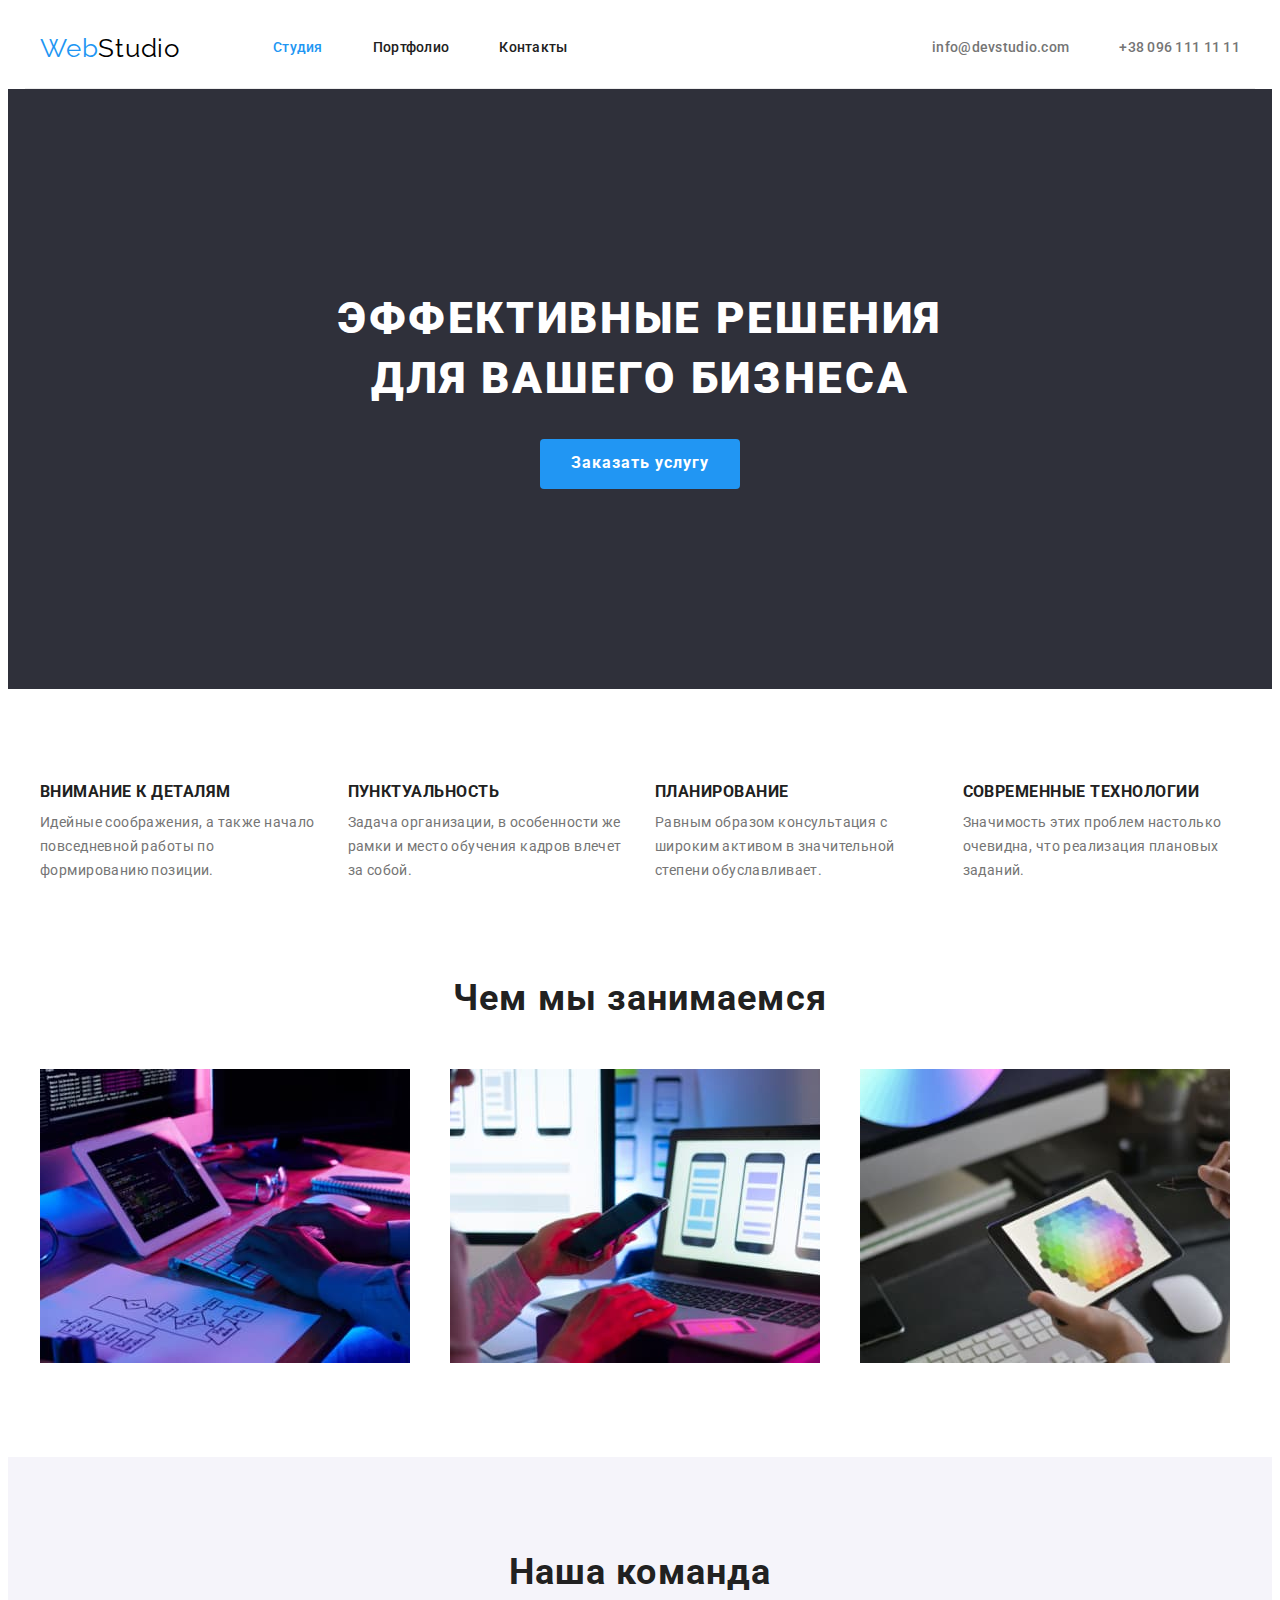
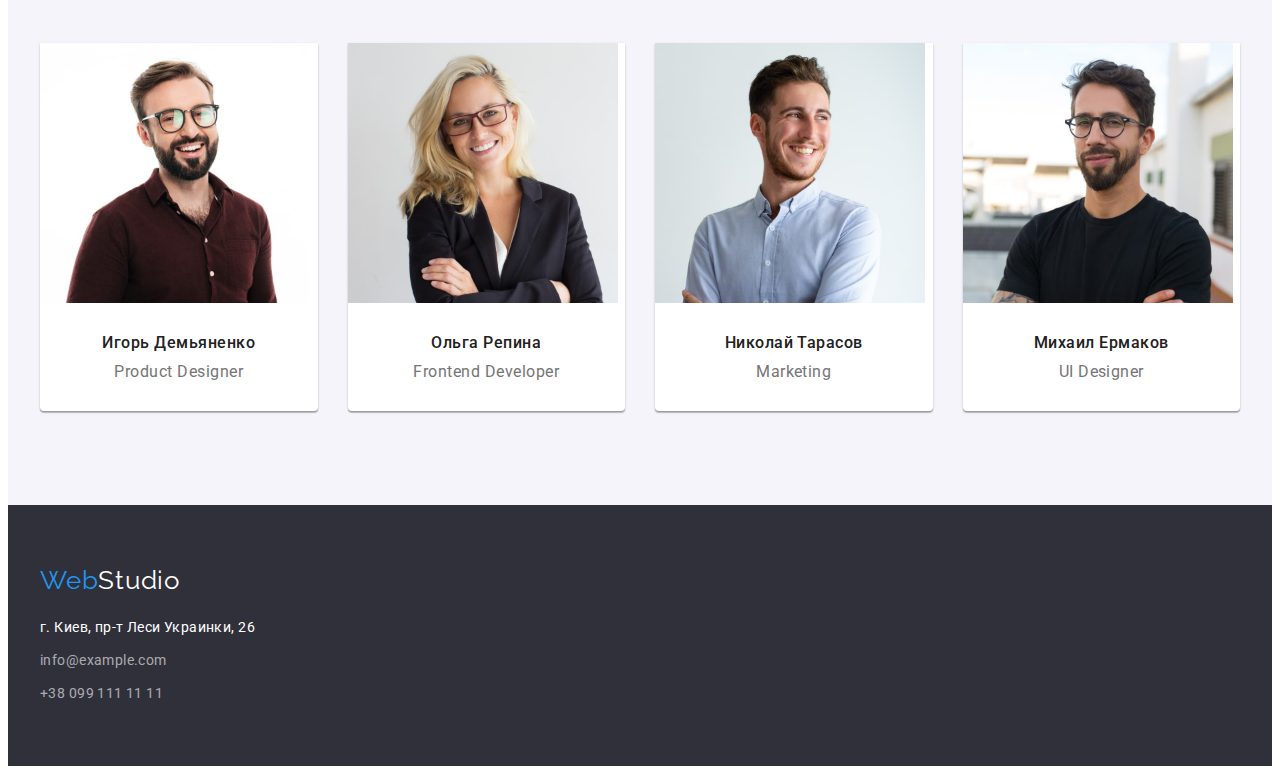
==== index.html @ 81b85473 "копирует ДЗ-3" ====
<!DOCTYPE html>
<html lang="ru">
  <head>
    <meta charset="UTF-8" />
    <meta http-equiv="X-UA-Compatible" content="IE=edge" />
    <meta name="viewport" content="width=device-width, initial-scale=1.0" />
    <title>WebStudio</title>
    <link rel="preconnect" href="https://fonts.googleapis.com" />
    <link rel="preconnect" href="https://fonts.gstatic.com" crossorigin />
    <link
      href="https://fonts.googleapis.com/css2?family=Raleway:wght@700&family=Roboto:wght@400;500;700;900&display=swap"
      rel="stylesheet"
    />
    <link
      rel="stylesheet"
      href="https://cdnjs.cloudflare.com/ajax/libs/modern-normalize/1.1.0/modern-normalize.min.css"
      integrity="sha512-wpPYUAdjBVSE4KJnH1VR1HeZfpl1ub8YT/NKx4PuQ5NmX2tKuGu6U/JRp5y+Y8XG2tV+wKQpNHVUX03MfMFn9Q=="
      crossorigin="anonymous"
      referrerpolicy="no-referrer"
    />
    <link rel="stylesheet" href="./css/styles.css" />
  </head>
  <body>
    <!-- -------------------Шапка сайта------------------- -->
    
    
    <header class="header">
      <div class="container header-nav">
        <nav class="site-nav">
          <a class="logo link" href="./index.html">Web<span class="logo-black">Studio</span></a>

          <!------------------ Навигация --------------------->
          <ul class="header-list list">
            <li class="header-item"><a class="header-link link current" href="">Студия</a></li>
            <li class="header-item">
              <a class="header-link link" href="./portfolio.html">Портфолио</a>
            </li>
            <li class="header-item"><a class="header-link link" href="">Контакты</a></li>
          </ul>
        </nav>

        <!------------------- Контакты -------------------->

          <ul class="contact list">
          <li class="contact-item">
            <a href="mailto:info@devstudio.com" class="contact-link link">info@devstudio.com</a>
          </li class="contact-item">
          <li><a href="tel:+380961111111" class="contact-link link">+38 096 111 11 11</a></li>
        </ul>
      </div>
    </header>

    <!-----------------Секция Hero------------------>

    <main>
      <section class="hero">
        
          <h1 class="hero-title">
            Эффективные решения для вашего бизнеса
          </h1>

          <button type="button" class="button">Заказать услугу</button>
        
      </section>

      <!------------------Преимущества--------------------->
      
      <section class="features">
        <div class="container">
          <h2 class="visually-hidden">Преимущества</h2>

          <ul class="features-list list">
            <li class="features-list-item">
              <h3 class="features-title">Внимание к деталям</h3>
              <p class="features-text">
                Идейные соображения, а также начало повседневной работы по формированию позиции.
              </p>
            </li>
            <li class="features-list-item">
              <h3 class="features-title">Пунктуальность</h3>
              <p class="features-text">
                Задача организации, в особенности же рамки и место обучения кадров влечет за собой.
              </p>
            </li>
            <li class="features-list-item">
              <h3 class="features-title">Планирование</h3>
              <p class="features-text">
                Равным образом консультация с широким активом в значительной степени обуславливает.
              </p>
            </li>
            <li class="features-list-item">
              <h3 class="features-title">Современные технологии</h3>
              <p class="features-text">
                Значимость этих проблем настолько очевидна, что реализация плановых заданий.
              </p>
            </li>
          </ul>
        </div>
      </section>

      <!------------- Чем занимаемся----------- -->
      <section class="section-work">
        <div class="container">
          <h2 class="section-title">Чем мы занимаемся</h2>
          <ul class="work-list list">
            <li class="work-list-item">
              <img src="./images/img-1.jpg" alt="Декстопные приложения" width="370" />
            </li>
            <li class="work-list-item">
              <img src="./images/img-2.jpg" alt="Мобильные приложения" width="370" />
            </li>
            <li class="work-list-item">
              <img src="./images/img-3.jpg" alt="Дизайнерские решения" width="370" />
            </li>
          </ul>
        </div>
      </section>

      <!---------------- Команда ----------------->

      <section class="section-staff">
        <div class="container">
          <h2 class="section-staff-title">Наша команда</h2>
          <ul class="section-staff-list list">
            
            <li class="staff-list-item">
              <img src="./images/teams-img-1.jpg" alt="Сотрудник Игорь Демьяненко" width="270" />
                  <div class="staff-box">
                    <h3 class="staff-title">Игорь Демьяненко</h3>
                    <p lang="en" class="staff-text">Product Designer</p>
              </div>
            </li>
           
            <li class="staff-list-item">
              <img src="./images/teams-img-2.jpg" alt="Сотрудник Ольга Репина" width="270" />
              <div class="staff-box">
                <h3 class="staff-title">Ольга Репина</h3>
                <p lang="en" class="staff-text">Frontend Developer</p>
              </div>
            </li>
            
            <li class="staff-list-item">
              <img src="./images/teams-img-3.jpg" alt="Сотрудник Николай Тарасов" width="270" />
              <div class="staff-box">
              <h3 class="staff-title">Николай Тарасов</h3>
              <p lang="en" class="staff-text">Marketing</p>
            </div>
            </li>
            
            <li class="staff-list-item">
              <img src="./images/teams-img-4.jpg" alt="Сотрудник Михаил Ермаков" width="270" />
               <div class="staff-box">
              <h3 class="staff-title">Михаил Ермаков</h3>
              <p lang="en" class="staff-text">UI Designer</p>
              </div>
            </li>
          </ul>
        </div>
      </section>
    </main>

    <!------------------ Подвал ------------------->
    <footer class="footer">
      <div class="container">
        
        <a class="footer-logo link" href="/">Web<span class="logo-white">Studio</span></a>
        
        <address>
          <ul class="footer-list list">
            
            <li>
              <a
                class="footer-adress link"
                href="https://goo.gl/maps/odqGkaNQesEu1EWT8"
                target="_blank"
                rel="noopener noreferrer nofollow"
                >г. Киев, пр-т Леси Украинки, 26
              </a>
            </li>
            
            <li>
              <a class="footer-contact link" href="mailto:info@example.com">info@example.com</a>
            </li>
            <li><a class="footer-contact link" href="tel:+380991111111">+38 099 111 11 11</a></li>
          </ul>
        </address>
      </div>
    </footer>
  </body>
</html>
---- css/styles.css ----
/* 
основной цвет заголовков  #212121;
основной белый цвет, основной цвет фона  #FFFFFF;
основной цвет текста #757575;
акцент  #2196F3;
вторичный цвет фона #F5F4FA;
цвет фона герой, футер  #2F303A
цвет logo-studio #000000;
*/

:root {
  --main-title-color: color #212121;
  --main-text-color: #757575;
  --primary-white-color: #ffffff;
  --secondary-bcg-color: #f5f4fa;
  --accent-color: #2196f3;
  --hover-button: #188ce8;
}

body {
  font-family: Roboto, Tahoma, sans-serif;
  background-color: var(--primary-white-color);
  color: #212121;
  font-size: 14px;
}

p,
h1,
h2,
h3,
h4,
h5,
h6 {
  margin: 0;
}

ul,
ol {
  padding: 0;
  margin: 0;
}

img {
  display: block;
  max-width: 100%;
}

.link {
  text-decoration: none;
}

.list {
  list-style: none;
}

.container {
  width: 1200px;
  padding-left: 15px;
  padding-right: 15px;
  margin-left: auto;
  margin-right: auto;
  /* outline: 2px solid teal; */
}

/* ----------------Лого---------------- */

.logo,
.footer-logo,
.logo-black,
.logo-white {
  font-family: 'Raleway', Tahoma, sans-serif;
  font-size: 26px;
  line-height: 1.19;
  letter-spacing: 0.03em;
  color: var(--accent-color);
}

.logo-black {
  color: #000000;
}

.logo-white {
  color: var(--primary-white-color);
}

/* -------------------Навигация-------------------- */

.header-nav {
  display: flex;
  align-items: center;
  border-bottom: 1px solid #ececec;
}

.logo {
  display: inline-block;
}

.site-nav {
  display: flex;
  align-items: center;
}

.header-list {
  display: flex;
  margin-left: 93px;
}

.header-list .header-item:not(:last-child) {
  margin-right: 50px;
}

.header-link {
  display: block;
  padding-top: 32px;
  padding-bottom: 32px;

  font-weight: 500;
  line-height: 1.14;
  letter-spacing: 0.02em;
  color: var(--main-title-color);
  cursor: pointer;
}

/* ---------------------Контакты---------------- */

.contact {
  display: flex;
  margin-left: auto;
}

.contact .contact-item:not(:last-child) {
  margin-right: 50px;
}

.contact-link {
  display: block;
  padding-top: 32px;
  padding-bottom: 32px;
  font-weight: 500;
  line-height: 1.14;
  letter-spacing: 0.02em;
  color: var(--main-text-color);
}

.contact-link:hover,
.contact-link:focus {
  color: var(--accent-color);
}

.header-link:hover,
.header-link:focus {
  color: var(--accent-color);
}

.current {
  color: var(--accent-color);
}
/* --------------------Hero---------------------- */

.hero {
  padding-top: 200px;
  padding-bottom: 200px;
  background-color: #2f303a;
  text-align: center;
}

.hero-title {
  margin-bottom: 30px;
  max-width: 696px;
  margin-left: auto;
  margin-right: auto;

  font-weight: 900;
  font-size: 44px;
  line-height: 1.36;
  letter-spacing: 0.06em;
  text-transform: uppercase;
  color: #ffffff;

  /* background-color: tomato; */
}

.button {
  border-radius: 4px;
  border: none;
  min-width: 200px;
  height: 50px;
  font-family: inherit;
  color: var(--primary-white-color);
  background-color: var(--accent-color);
  font-weight: 700;
  font-size: 16px;
  line-height: 1.9;
  letter-spacing: 0.06em;
  cursor: pointer;
  text-align: center;
}

.button:hover,
.button:focus {
  background-color: var(--hover-button);
}

/*--------------- Преимущества----------------- */

.features {
  padding: 94px 0;
}

.visually-hidden {
  position: absolute;
  white-space: nowrap;
  width: 1px;
  height: 1px;
  overflow: hidden;
  border: 0;
  padding: 0;
  clip: rect(0 0 0 0);
  clip-path: inset(50%);
  margin: -1px;
}

.features-list {
  display: flex;
  margin-left: -30px;
}

.features-list-item {
  flex-basis: calc((100% - 120px) / 4);
  margin-left: 30px;
}

.features-title {
  margin-bottom: 10px;
  line-height: 1.14;
  letter-spacing: 0.03em;
  text-transform: uppercase;
  color: var(--main-title-color);
}

.features-text {
  line-height: 1.7;
  letter-spacing: 0.03em;
  color: var(--main-text-color);
}

/* ------------Чем занимаемся---------------- */

.section-work {
  padding-bottom: 94px;
}

.section-title {
  font-size: 36px;
  line-height: 1.17;
  text-align: center;
  letter-spacing: 0.03em;
  color: var(--main-title-color);
}

.work-list {
  display: flex;
  margin-top: 50px;
  margin-left: -30px;
}

.work-list-item {
  flex-basis: calc((100% - 90px) / 3);
  margin-left: 30px;
}

/* --------------Команда-------------------- */

.section-staff {
  padding: 94px 0;
  background-color: var(--secondary-bcg-color);
}

.section-staff-title {
  margin-bottom: 50px;
  text-align: center;
  font-size: 36px;
  line-height: 1.17;
  letter-spacing: 0.03em;
  color: var(--main-title-color);
}

.staff-title {
  margin-bottom: 10px;
  font-weight: 500;
  font-size: 16px;
  line-height: 1.19;

  letter-spacing: 0.03em;
  color: var(--main-title-color);
}

.staff-box {
  padding-top: 30px;
  padding-bottom: 30px;
  text-align: center;
}

.section-staff-list {
  display: flex;
  margin-left: -30px;
}

.staff-list-item {
  flex-basis: calc((100% - 120px) / 4);
  margin-left: 30px;

  background: var(--primary-white-color);

  box-shadow: 0px 1px 3px rgba(0, 0, 0, 0.12), 0px 1px 1px rgba(0, 0, 0, 0.14),
    0px 2px 1px rgba(0, 0, 0, 0.2);
  border-radius: 0px 0px 4px 4px;
}

.staff-text {
  font-size: 16px;
  line-height: 1.19;
  text-align: center;
  letter-spacing: 0.03em;
  color: var(--main-text-color);
}

/* ---------------------Footer------------------ */

.footer {
  background-color: #2f303a;
  padding-top: 60px;
  padding-bottom: 60px;
}

.footer-logo {
  display: inline-block;
  margin-bottom: 20px;
}

.footer-list li + li {
  margin-top: 9px;
}

.footer-adress {
  line-height: 1.71;
  letter-spacing: 0.03em;
  color: var(--primary-white-color);
  font-style: normal;
}

.footer-adress:hover,
.footer-adress:focus {
  color: var(--accent-color);
}

.footer-contact {
  line-height: 1.71;
  letter-spacing: 0.03em;
  color: rgba(255, 255, 255, 0.6);
  font-style: normal;
}

.footer-contact:hover,
.footer-contact:focus {
  color: var(--accent-color);
}

/*---------------------- Портфолио --------------------*/

.portfolio {
  padding: 94px 0;
}

.portfolio-btn {
  border-radius: 4px;
  border: none;
  padding: 6px 22px;

  font-family: inherit;
  color: var(--main-title-color);
  background-color: var(--secondary-bcg-color);
  font-weight: 500;
  font-size: 16px;
  line-height: 1.6;
  letter-spacing: 0.03em;
  cursor: pointer;
  text-align: center;
}

.portfolio-btn:hover,
.portfolio-btn:focus {
  color: var(--primary-white-color);
  background-color: var(--accent-color);
}

.current-filter {
  background-color: var(--accent-color);
  color: var(--primary-white-color);
}

.portfolio-filter {
  display: flex;
  margin-bottom: 50px;
  justify-content: center;
}

.portfolio-filter li + li {
  margin-left: 8px;
}

.portfolio-list {
  display: flex;
  flex-wrap: wrap;
  margin-left: -30px;
  margin-top: -30px;
}

.portfolio-item {
  flex-basis: calc((100% - 90px) / 3);
  margin-left: 30px;
  margin-top: 30px;

  width: 370px;
  height: 404px;
}

.text-box {
  padding: 20px 24px;
  background-color: var(--primary-white-color);
  border: 1px solid #eeeeee;
}

.portfolio-title {
  margin-bottom: 4px;
  font-size: 18px;
  line-height: 2;
  letter-spacing: 0.06em;
}

.portfolio-direction {
  font-size: 16px;
  line-height: 1.9;
  letter-spacing: 0.03em;
  color: var(--main-text-color);
}

.portfolio-link {
  text-decoration: none;
  color: var(--main-title-color);
}
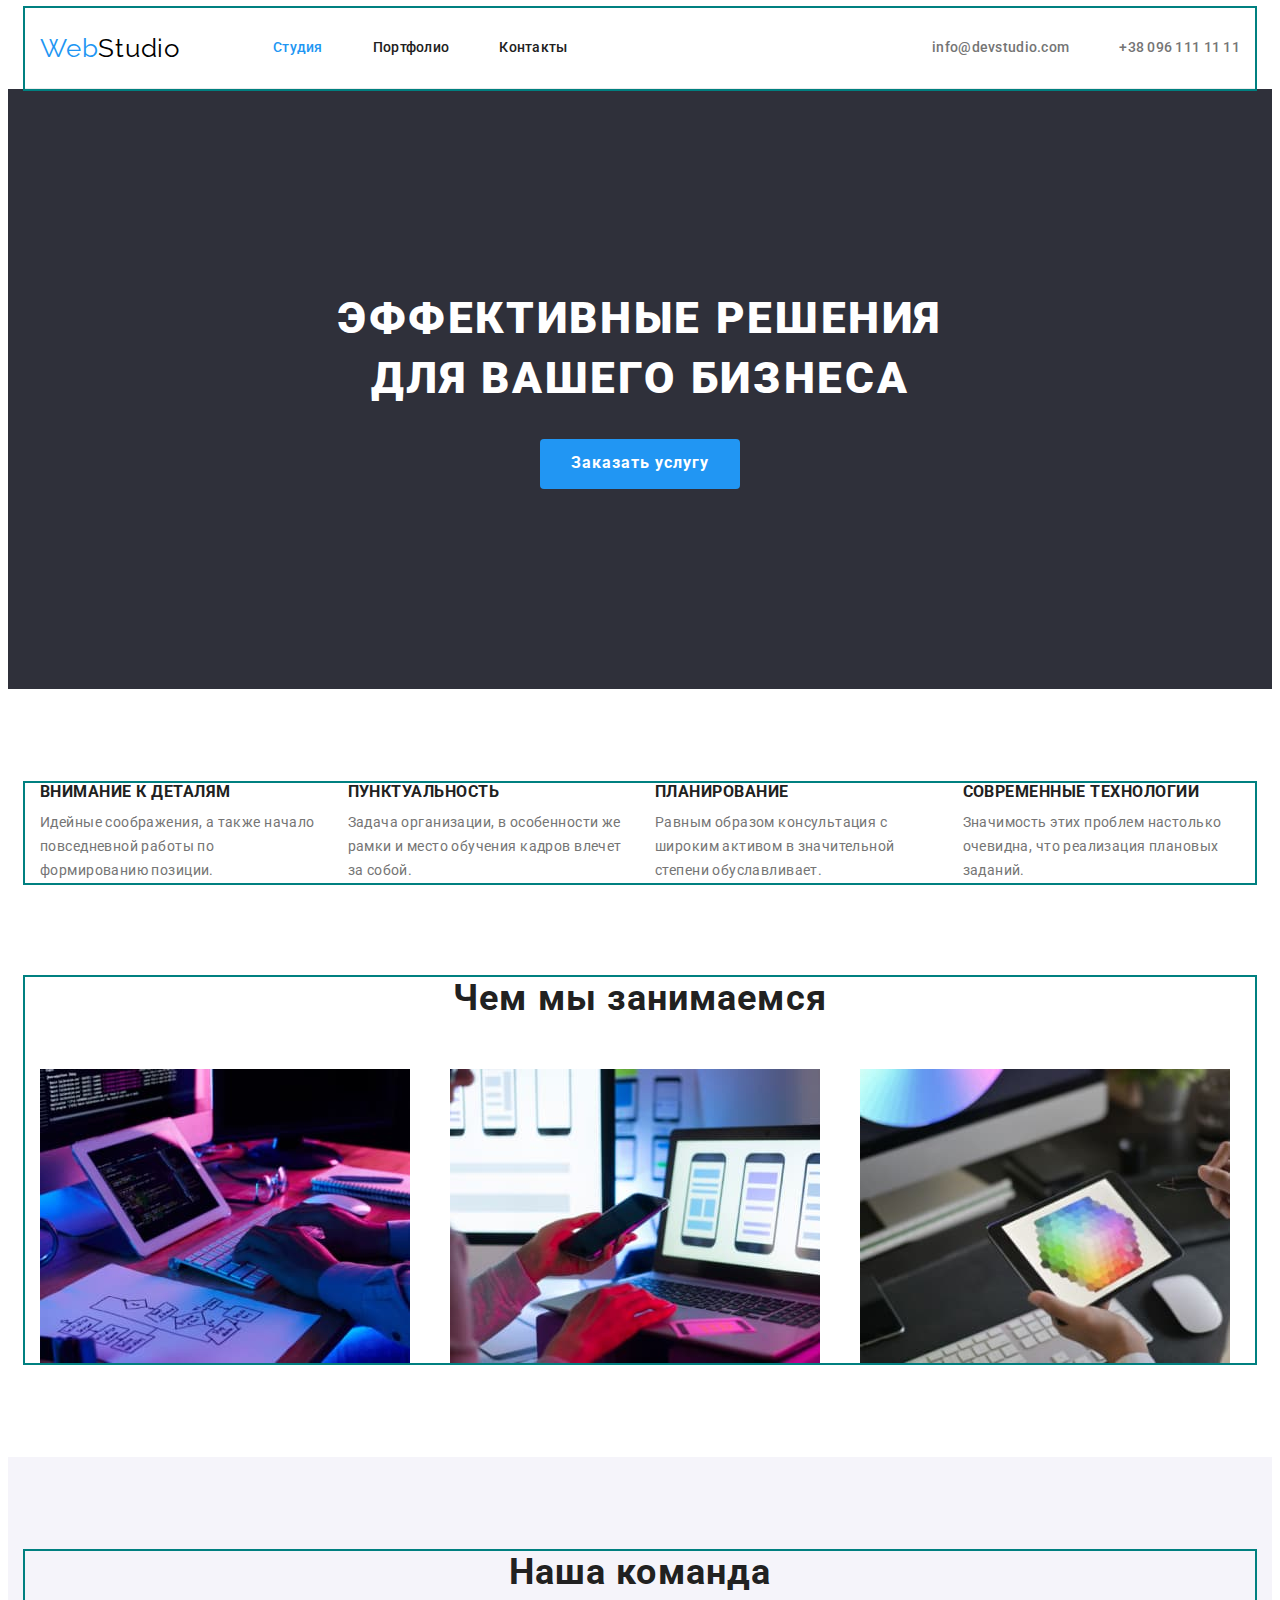
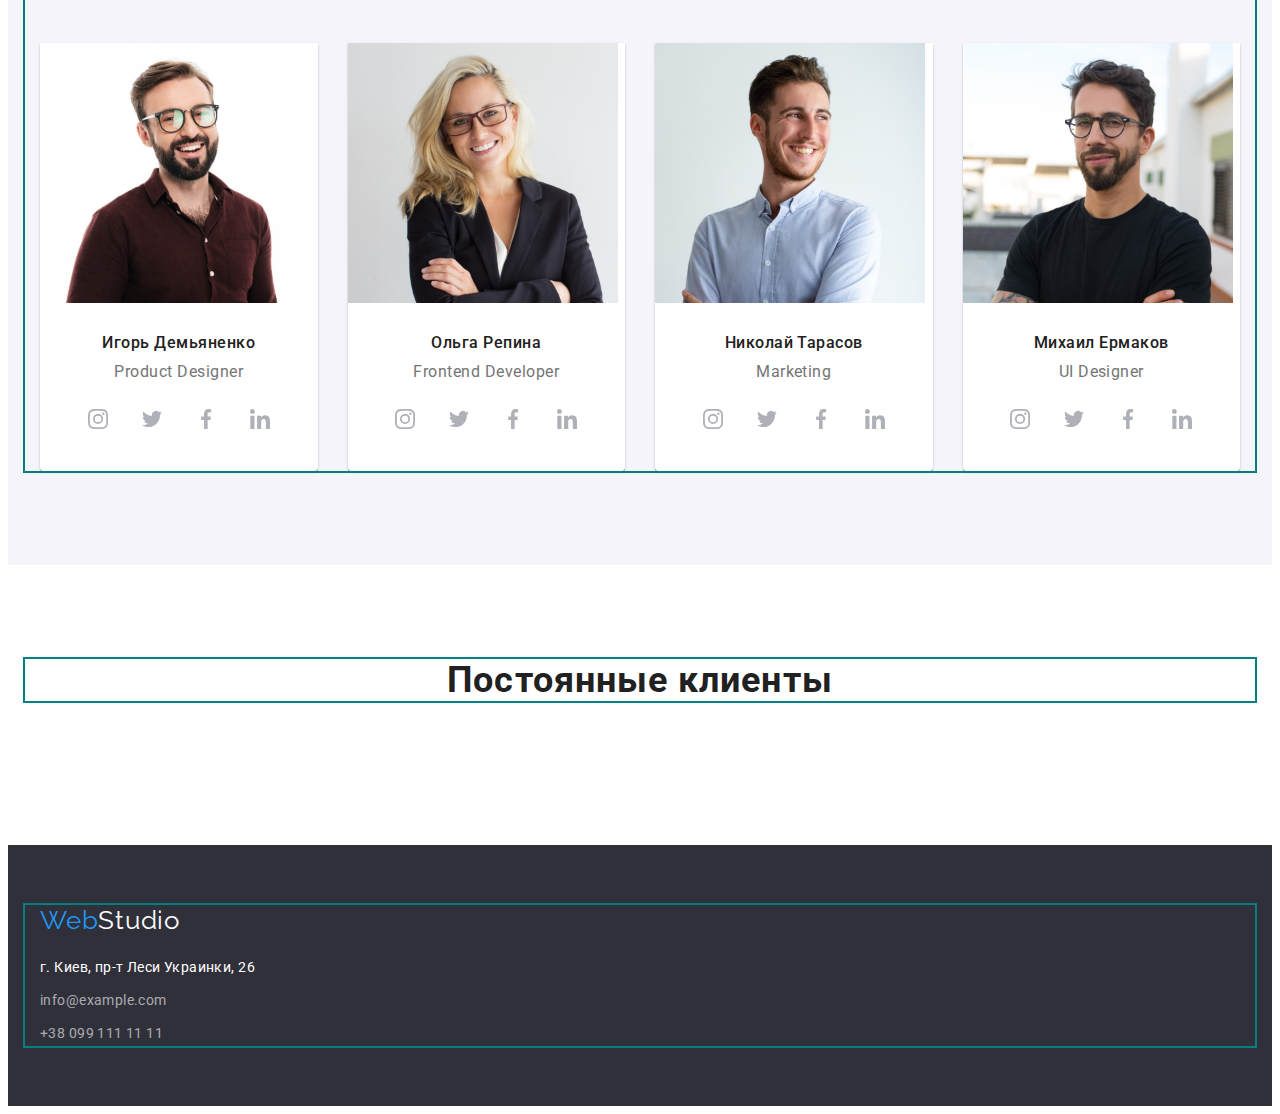
==== commit 1ebc60ab: "создает иконки в команде" ====
--- a/index.html
+++ b/index.html
@@ -21,9 +21,9 @@
     <link rel="stylesheet" href="./css/styles.css" />
   </head>
   <body>
+
     <!-- -------------------Шапка сайта------------------- -->
-    
-    
+        
     <header class="header">
       <div class="container header-nav">
         <nav class="site-nav">
@@ -99,6 +99,7 @@
       </section>
 
       <!------------- Чем занимаемся----------- -->
+
       <section class="section-work">
         <div class="container">
           <h2 class="section-title">Чем мы занимаемся</h2>
@@ -128,7 +129,39 @@
                   <div class="staff-box">
                     <h3 class="staff-title">Игорь Демьяненко</h3>
                     <p lang="en" class="staff-text">Product Designer</p>
-              </div>
+
+                    <ul class="staff-soc-list list">
+                      <li class="staff-soc-item">
+                        <a href="" class="staff-soc-link">
+                          <svg class="staff-soc-icon" width="20" height="20">
+                            <use href="./images/icons.svg#instagram"></use>
+                          </svg>
+                        </a>
+                      </li>
+                      <li class="staff-soc-item">
+                        <a href="" class="staff-soc-link">
+                           <svg class="staff-soc-icon" width="20" height="20">
+                            <use href="./images/icons.svg#twitter"></use>
+                          </svg>
+                        </a>
+                      </li>
+                      <li class="staff-soc-item">
+                        <a href="" class="staff-soc-link">
+                           <svg class="staff-soc-icon" width="20" height="20">
+                            <use href="./images/icons.svg#facebook"></use>
+                          </svg>
+                        </a>
+                      </li>
+                      <li class="staff-soc-item">
+                        <a href="" class="staff-soc-link">
+                          <svg class="staff-soc-icon" width="20" height="20">
+                            <use href="./images/icons.svg#linkedin"></use>
+                          </svg>
+                        </a>
+                      </li>
+                    </ul>
+                 </div>
+                 
             </li>
            
             <li class="staff-list-item">
@@ -136,6 +169,36 @@
               <div class="staff-box">
                 <h3 class="staff-title">Ольга Репина</h3>
                 <p lang="en" class="staff-text">Frontend Developer</p>
+                <ul class="staff-soc-list list">
+                      <li class="staff-soc-item">
+                        <a href="" class="staff-soc-link">
+                          <svg class="staff-soc-icon" width="20" height="20">
+                            <use href="./images/icons.svg#instagram"></use>
+                          </svg>
+                        </a>
+                      </li>
+                      <li class="staff-soc-item">
+                        <a href="" class="staff-soc-link">
+                           <svg class="staff-soc-icon" width="20" height="20">
+                            <use href="./images/icons.svg#twitter"></use>
+                          </svg>
+                        </a>
+                      </li>
+                      <li class="staff-soc-item">
+                        <a href="" class="staff-soc-link">
+                           <svg class="staff-soc-icon" width="20" height="20">
+                            <use href="./images/icons.svg#facebook"></use>
+                          </svg>
+                        </a>
+                      </li>
+                      <li class="staff-soc-item">
+                        <a href="" class="staff-soc-link">
+                          <svg class="staff-soc-icon" width="20" height="20">
+                            <use href="./images/icons.svg#linkedin"></use>
+                          </svg>
+                        </a>
+                      </li>
+                    </ul>
               </div>
             </li>
             
@@ -144,6 +207,36 @@
               <div class="staff-box">
               <h3 class="staff-title">Николай Тарасов</h3>
               <p lang="en" class="staff-text">Marketing</p>
+              <ul class="staff-soc-list list">
+                      <li class="staff-soc-item">
+                        <a href="" class="staff-soc-link">
+                          <svg class="staff-soc-icon" width="20" height="20">
+                            <use href="./images/icons.svg#instagram"></use>
+                          </svg>
+                        </a>
+                      </li>
+                      <li class="staff-soc-item">
+                        <a href="" class="staff-soc-link">
+                           <svg class="staff-soc-icon" width="20" height="20">
+                            <use href="./images/icons.svg#twitter"></use>
+                          </svg>
+                        </a>
+                      </li>
+                      <li class="staff-soc-item">
+                        <a href="" class="staff-soc-link">
+                           <svg class="staff-soc-icon" width="20" height="20">
+                            <use href="./images/icons.svg#facebook"></use>
+                          </svg>
+                        </a>
+                      </li>
+                      <li class="staff-soc-item">
+                        <a href="" class="staff-soc-link">
+                          <svg class="staff-soc-icon" width="20" height="20">
+                            <use href="./images/icons.svg#linkedin"></use>
+                          </svg>
+                        </a>
+                      </li>
+                    </ul>
             </div>
             </li>
             
@@ -152,14 +245,57 @@
                <div class="staff-box">
               <h3 class="staff-title">Михаил Ермаков</h3>
               <p lang="en" class="staff-text">UI Designer</p>
+              <ul class="staff-soc-list list">
+                      <li class="staff-soc-item">
+                        <a href="" class="staff-soc-link">
+                          <svg class="staff-soc-icon" width="20" height="20">
+                            <use href="./images/icons.svg#instagram"></use>
+                          </svg>
+                        </a>
+                      </li>
+                      <li class="staff-soc-item">
+                        <a href="" class="staff-soc-link">
+                           <svg class="staff-soc-icon" width="20" height="20">
+                            <use href="./images/icons.svg#twitter"></use>
+                          </svg>
+                        </a>
+                      </li>
+                      <li class="staff-soc-item">
+                        <a href="" class="staff-soc-link">
+                           <svg class="staff-soc-icon" width="20" height="20">
+                            <use href="./images/icons.svg#facebook"></use>
+                          </svg>
+                        </a>
+                      </li>
+                      <li class="staff-soc-item">
+                        <a href="" class="staff-soc-link">
+                          <svg class="staff-soc-icon" width="20" height="20">
+                            <use href="./images/icons.svg#linkedin"></use>
+                          </svg>
+                        </a>
+                      </li>
+                    </ul>
               </div>
             </li>
           </ul>
         </div>
       </section>
+
+      <!---------- Постоянные клиенты -------------->
+
+      <section class="section-clients">
+        <div class="container">
+          <h2 class="section-staff-title">Постоянные клиенты</h2>
+          
+
+        </div>
+      </section>
+
+
     </main>
 
     <!------------------ Подвал ------------------->
+
     <footer class="footer">
       <div class="container">
         
--- a/css/styles.css
+++ b/css/styles.css
@@ -1,6 +1,6 @@
 /* 
 основной цвет заголовков  #212121;
-основной белый цвет, основной цвет фона  #FFFFFF;
+основной белый цвет, основной цвет фона #FFFFFF;
 основной цвет текста #757575;
 акцент  #2196F3;
 вторичный цвет фона #F5F4FA;
@@ -59,7 +59,7 @@
   padding-right: 15px;
   margin-left: auto;
   margin-right: auto;
-  /* outline: 2px solid teal; */
+  outline: 2px solid teal;
 }
 
 /* ----------------Лого---------------- */
@@ -78,7 +78,6 @@
 .logo-black {
   color: #000000;
 }
-
 .logo-white {
   color: var(--primary-white-color);
 }
@@ -155,13 +154,19 @@
 .current {
   color: var(--accent-color);
 }
+
 /* --------------------Hero---------------------- */
 
 .hero {
   padding-top: 200px;
   padding-bottom: 200px;
+  margin-right: auto;
+  margin-left: auto;
+  max-width: 1600px;
+  text-align: center;
+  background-image: linear-gradient(rgba(47, 48, 58, 0.4), rgba(47, 48, 58, 0.4)),
+    url(../images/hero-img.jpg);
   background-color: #2f303a;
-  text-align: center;
 }
 
 .hero-title {
@@ -176,8 +181,6 @@
   letter-spacing: 0.06em;
   text-transform: uppercase;
   color: #ffffff;
-
-  /* background-color: tomato; */
 }
 
 .button {
@@ -323,6 +326,46 @@
   text-align: center;
   letter-spacing: 0.03em;
   color: var(--main-text-color);
+  margin-bottom: 16px;
+}
+
+.staff-soc-list {
+  display: flex;
+  justify-content: center;
+}
+
+.staff-soc-link {
+  width: 44px;
+  height: 44px;
+  background-color: var(--primary-white-color);
+  border-radius: 50%;
+  display: flex;
+  justify-content: center;
+  align-items: center;
+}
+
+.staff-soc-icon {
+  fill: #afb1b8;
+}
+
+.staff-soc-link:hover,
+.staff-soc-link:focus {
+  background-color: var(--accent-color);
+}
+
+.staff-soc-link:hover .staff-soc-icon,
+.staff-soc-link:focus .staff-soc-icon {
+  fill: var(--primary-white-color);
+}
+
+.staff-soc-item + .staff-soc-item {
+  margin-left: 10px;
+}
+
+/*-------------- Постоянный клиенты ------------*/
+
+.section-clients {
+  padding: 94px 0;
 }
 
 /* ---------------------Footer------------------ */
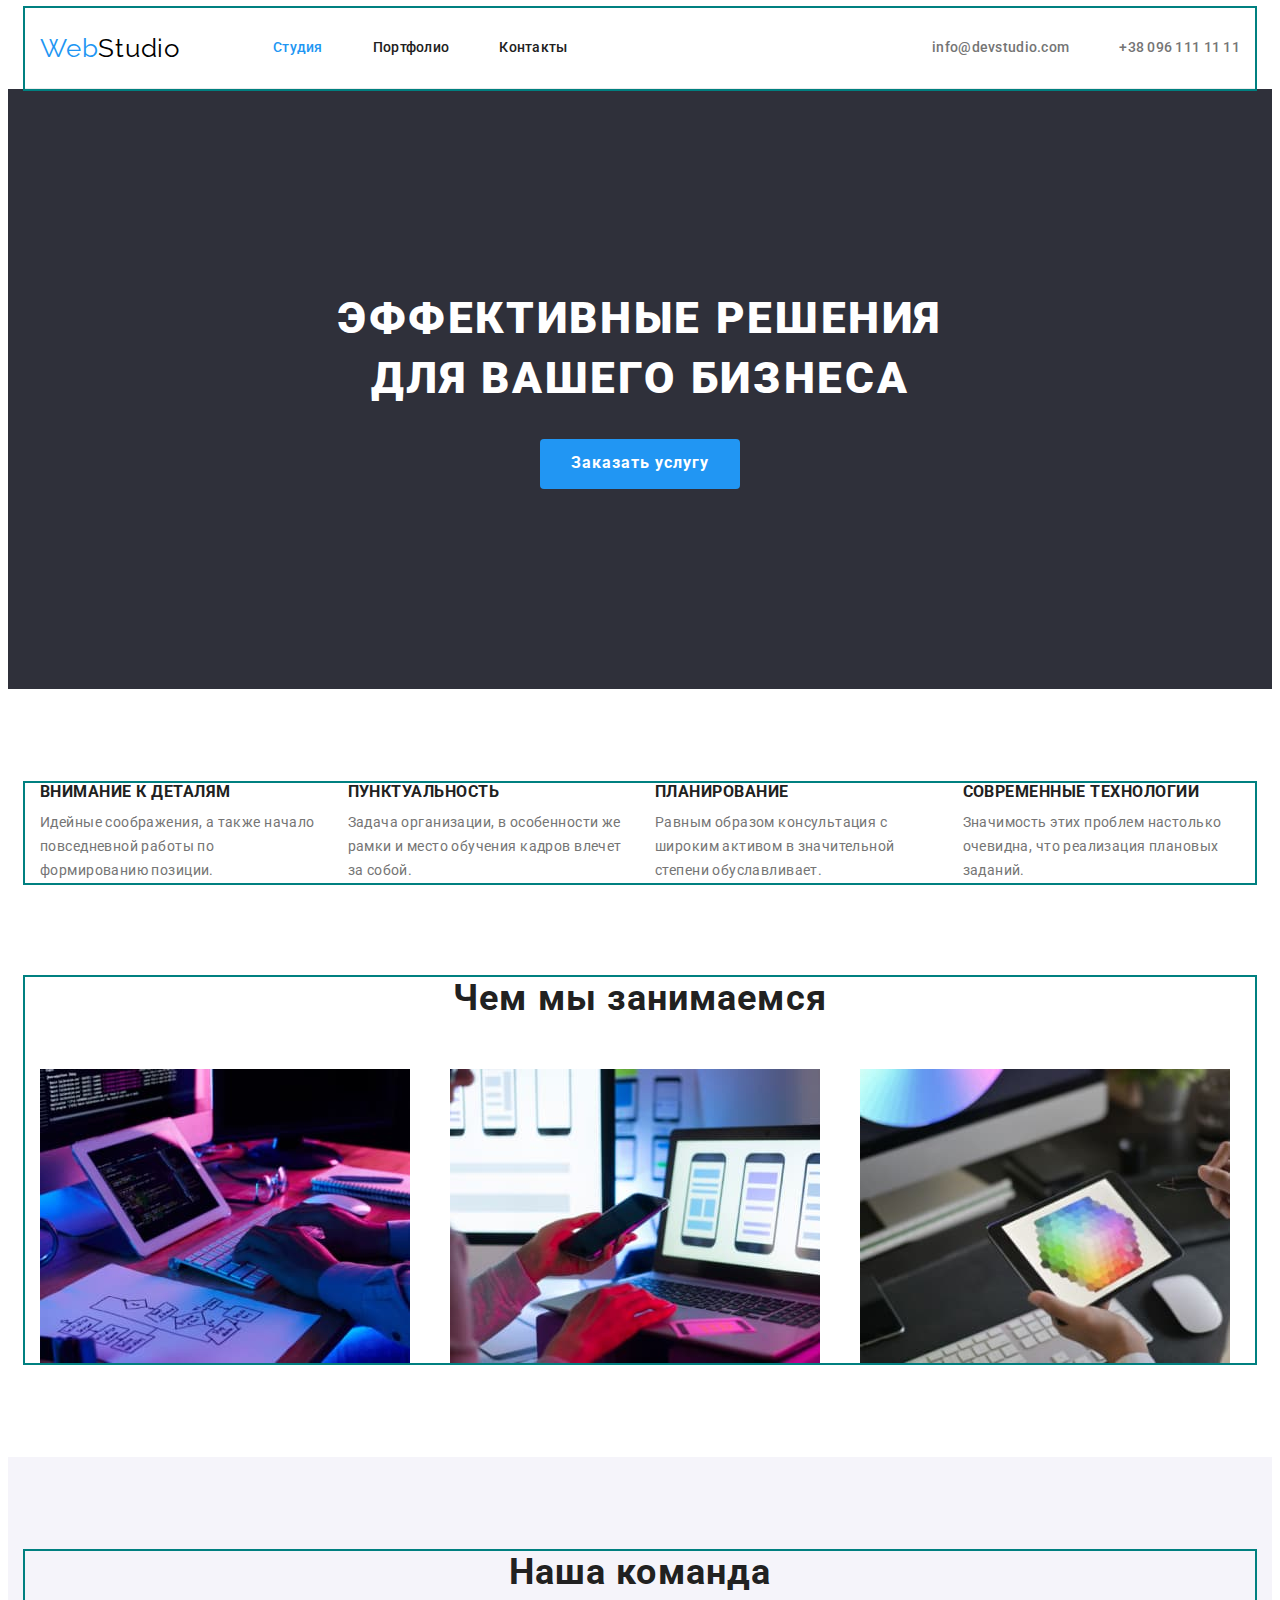
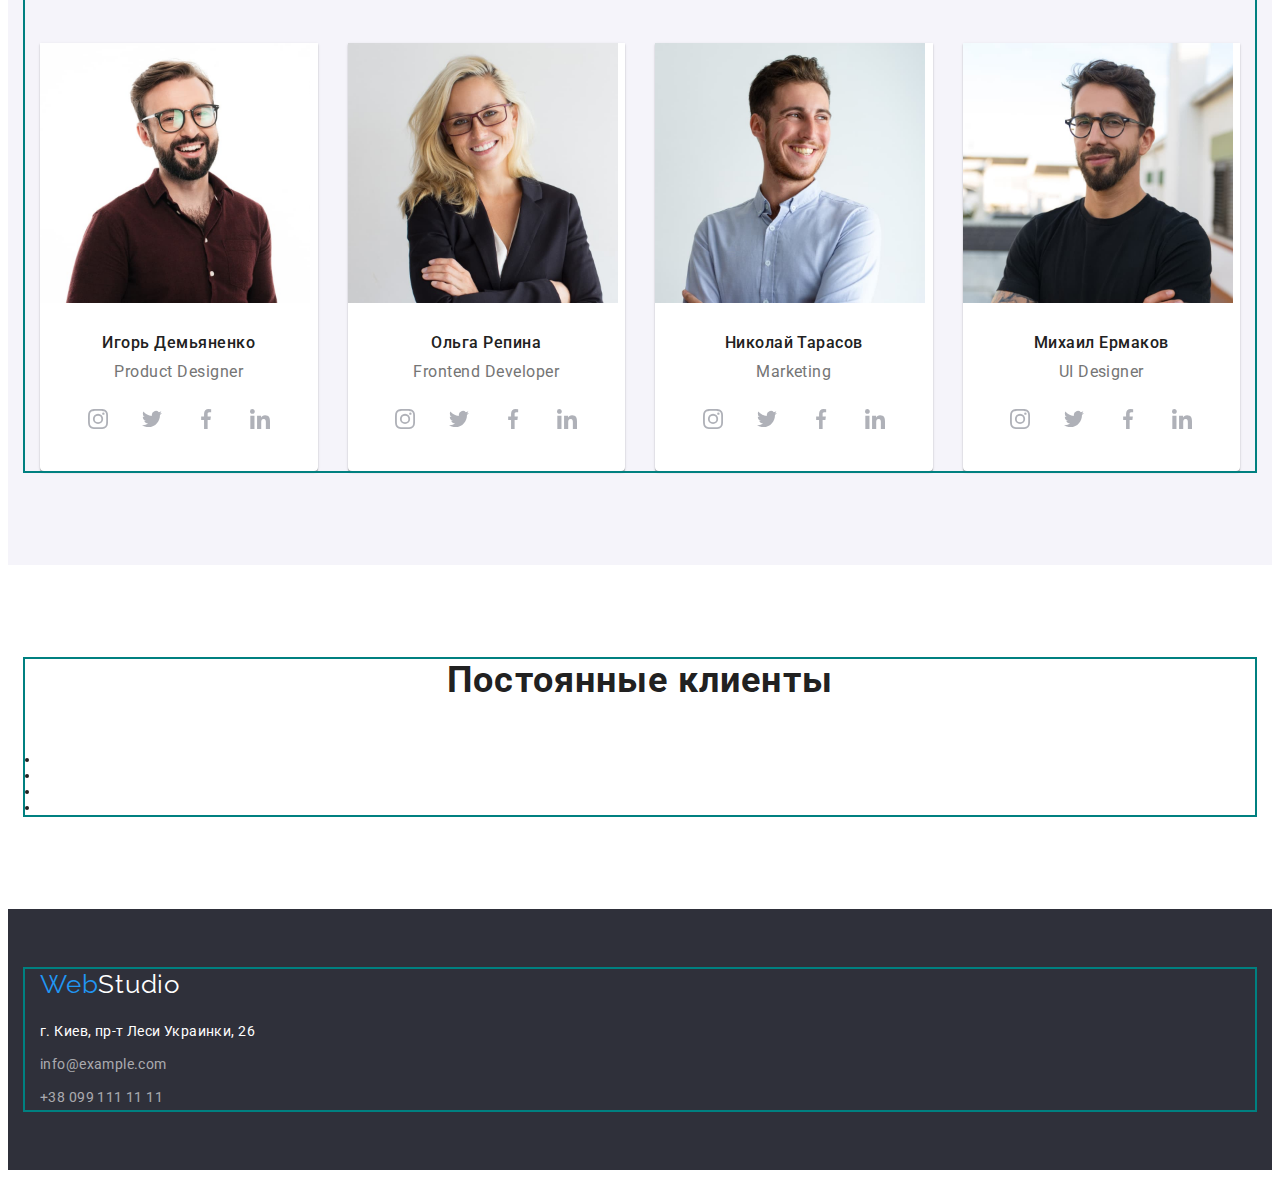
==== commit 71715b53: "добавляет ul" ====
--- a/index.html
+++ b/index.html
@@ -286,6 +286,12 @@
       <section class="section-clients">
         <div class="container">
           <h2 class="section-staff-title">Постоянные клиенты</h2>
+          <ul>
+            <li></li>
+            <li></li>
+            <li></li>
+            <li></li>
+          </ul>
           
 
         </div>
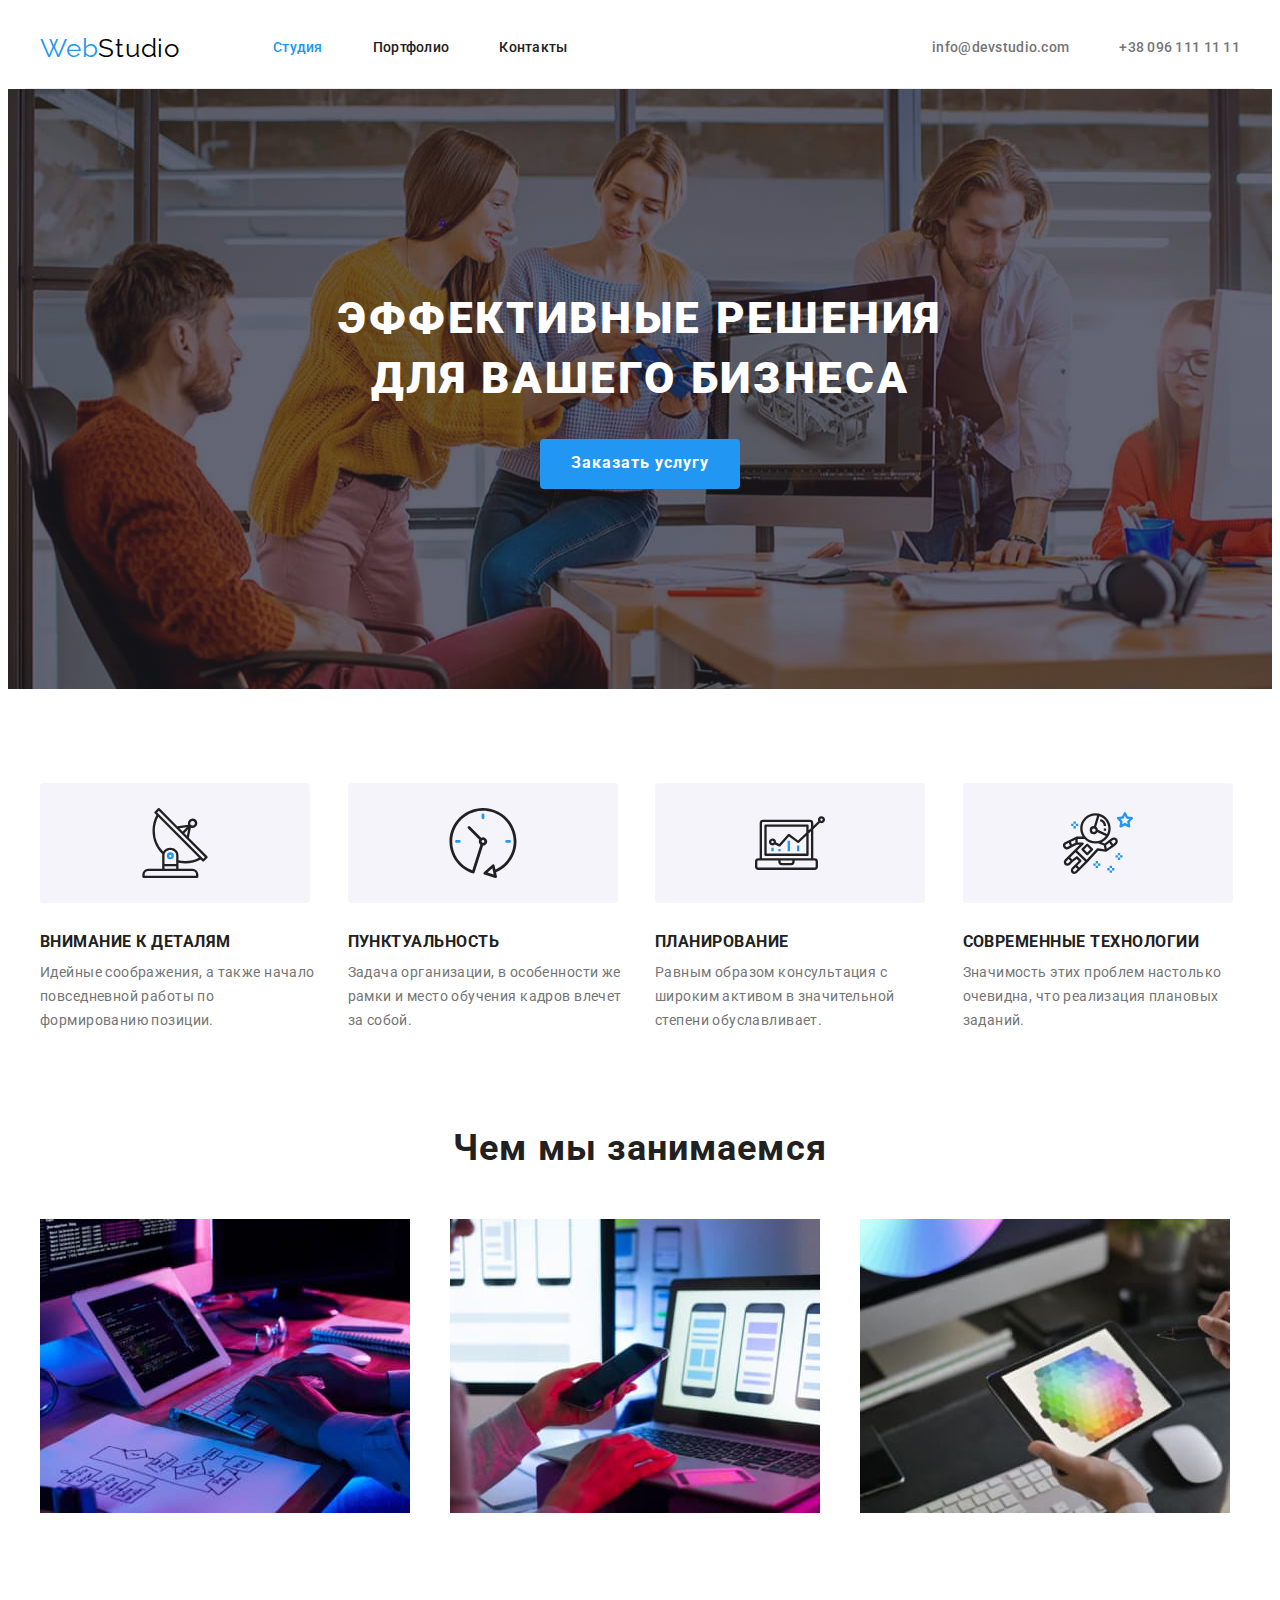
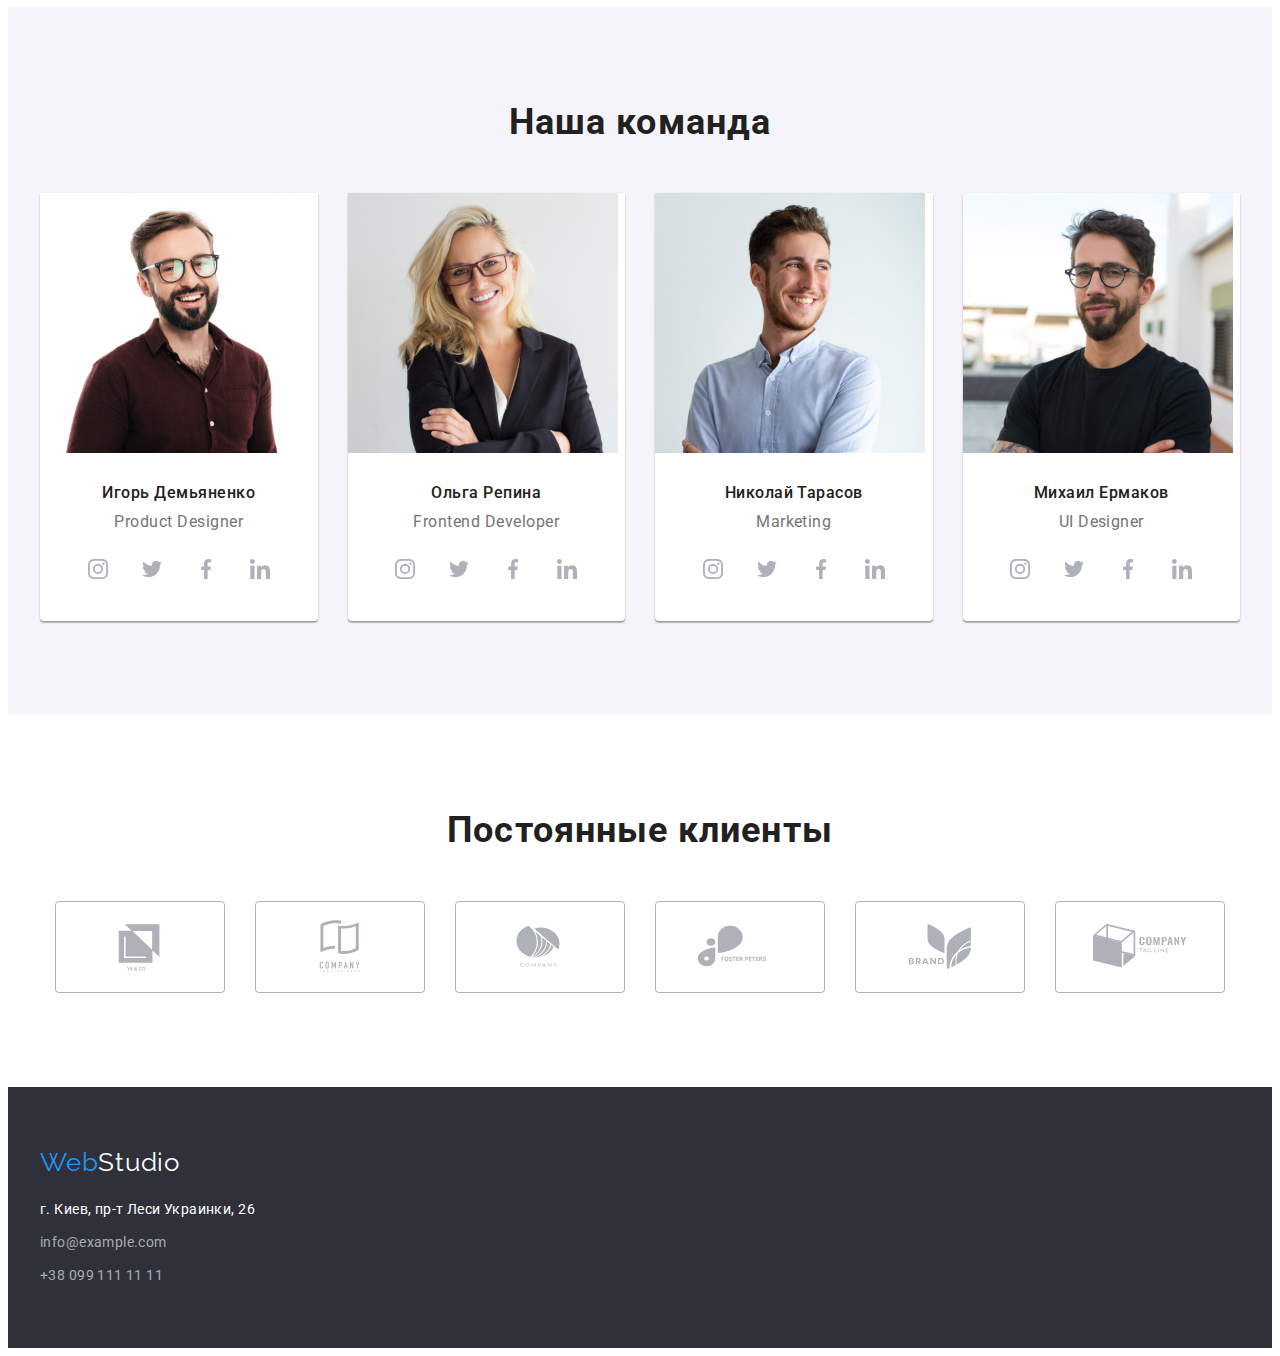
==== commit f1714d36: "добавляет иконки в преимущества" ====
--- a/index.html
+++ b/index.html
@@ -70,25 +70,47 @@
           <h2 class="visually-hidden">Преимущества</h2>
 
           <ul class="features-list list">
+
             <li class="features-list-item">
+                <div class="features-icon">
+                    <svg width="70px" height="70px">
+                        <use href="./images/icons.svg#antenna"></use>
+                    </svg>
+                </div>
               <h3 class="features-title">Внимание к деталям</h3>
               <p class="features-text">
                 Идейные соображения, а также начало повседневной работы по формированию позиции.
               </p>
             </li>
+
             <li class="features-list-item">
+              <div class="features-icon">
+                    <svg width="70px" height="70px">
+                        <use href="./images/icons.svg#clock"></use>
+                    </svg>
+                </div>
               <h3 class="features-title">Пунктуальность</h3>
               <p class="features-text">
                 Задача организации, в особенности же рамки и место обучения кадров влечет за собой.
               </p>
             </li>
             <li class="features-list-item">
+              <div class="features-icon">
+                    <svg width="70px" height="70px">
+                        <use href="./images/icons.svg#diagram"></use>
+                    </svg>
+                </div>
               <h3 class="features-title">Планирование</h3>
               <p class="features-text">
                 Равным образом консультация с широким активом в значительной степени обуславливает.
               </p>
             </li>
             <li class="features-list-item">
+              <div class="features-icon">
+                    <svg width="70px" height="70px">
+                        <use href="./images/icons.svg#astronaut"></use>
+                    </svg>
+                </div>
               <h3 class="features-title">Современные технологии</h3>
               <p class="features-text">
                 Значимость этих проблем настолько очевидна, что реализация плановых заданий.
@@ -170,35 +192,35 @@
                 <h3 class="staff-title">Ольга Репина</h3>
                 <p lang="en" class="staff-text">Frontend Developer</p>
                 <ul class="staff-soc-list list">
-                      <li class="staff-soc-item">
-                        <a href="" class="staff-soc-link">
-                          <svg class="staff-soc-icon" width="20" height="20">
-                            <use href="./images/icons.svg#instagram"></use>
-                          </svg>
-                        </a>
-                      </li>
-                      <li class="staff-soc-item">
-                        <a href="" class="staff-soc-link">
-                           <svg class="staff-soc-icon" width="20" height="20">
-                            <use href="./images/icons.svg#twitter"></use>
-                          </svg>
-                        </a>
-                      </li>
-                      <li class="staff-soc-item">
-                        <a href="" class="staff-soc-link">
-                           <svg class="staff-soc-icon" width="20" height="20">
-                            <use href="./images/icons.svg#facebook"></use>
-                          </svg>
-                        </a>
-                      </li>
-                      <li class="staff-soc-item">
-                        <a href="" class="staff-soc-link">
-                          <svg class="staff-soc-icon" width="20" height="20">
-                            <use href="./images/icons.svg#linkedin"></use>
-                          </svg>
-                        </a>
-                      </li>
-                    </ul>
+                  <li class="staff-soc-item">
+                    <a href="" class="staff-soc-link">
+                      <svg class="staff-soc-icon" width="20" height="20">
+                        <use href="./images/icons.svg#instagram"></use>
+                      </svg>
+                    </a>
+                  </li>
+                  <li class="staff-soc-item">
+                    <a href="" class="staff-soc-link">
+                        <svg class="staff-soc-icon" width="20" height="20">
+                        <use href="./images/icons.svg#twitter"></use>
+                      </svg>
+                    </a>
+                  </li>
+                  <li class="staff-soc-item">
+                    <a href="" class="staff-soc-link">
+                        <svg class="staff-soc-icon" width="20" height="20">
+                        <use href="./images/icons.svg#facebook"></use>
+                      </svg>
+                    </a>
+                  </li>
+                  <li class="staff-soc-item">
+                    <a href="" class="staff-soc-link">
+                      <svg class="staff-soc-icon" width="20" height="20">
+                        <use href="./images/icons.svg#linkedin"></use>
+                      </svg>
+                    </a>
+                  </li>
+                </ul>
               </div>
             </li>
             
@@ -208,35 +230,35 @@
               <h3 class="staff-title">Николай Тарасов</h3>
               <p lang="en" class="staff-text">Marketing</p>
               <ul class="staff-soc-list list">
-                      <li class="staff-soc-item">
-                        <a href="" class="staff-soc-link">
-                          <svg class="staff-soc-icon" width="20" height="20">
-                            <use href="./images/icons.svg#instagram"></use>
-                          </svg>
-                        </a>
-                      </li>
-                      <li class="staff-soc-item">
-                        <a href="" class="staff-soc-link">
-                           <svg class="staff-soc-icon" width="20" height="20">
-                            <use href="./images/icons.svg#twitter"></use>
-                          </svg>
-                        </a>
-                      </li>
-                      <li class="staff-soc-item">
-                        <a href="" class="staff-soc-link">
-                           <svg class="staff-soc-icon" width="20" height="20">
-                            <use href="./images/icons.svg#facebook"></use>
-                          </svg>
-                        </a>
-                      </li>
-                      <li class="staff-soc-item">
-                        <a href="" class="staff-soc-link">
-                          <svg class="staff-soc-icon" width="20" height="20">
-                            <use href="./images/icons.svg#linkedin"></use>
-                          </svg>
-                        </a>
-                      </li>
-                    </ul>
+                <li class="staff-soc-item">
+                  <a href="" class="staff-soc-link">
+                    <svg class="staff-soc-icon" width="20" height="20">
+                      <use href="./images/icons.svg#instagram"></use>
+                    </svg>
+                  </a>
+                </li>
+                <li class="staff-soc-item">
+                  <a href="" class="staff-soc-link">
+                      <svg class="staff-soc-icon" width="20" height="20">
+                      <use href="./images/icons.svg#twitter"></use>
+                    </svg>
+                  </a>
+                </li>
+                <li class="staff-soc-item">
+                  <a href="" class="staff-soc-link">
+                      <svg class="staff-soc-icon" width="20" height="20">
+                      <use href="./images/icons.svg#facebook"></use>
+                    </svg>
+                  </a>
+                </li>
+                <li class="staff-soc-item">
+                  <a href="" class="staff-soc-link">
+                    <svg class="staff-soc-icon" width="20" height="20">
+                      <use href="./images/icons.svg#linkedin"></use>
+                    </svg>
+                  </a>
+                </li>
+              </ul>
             </div>
             </li>
             
@@ -246,35 +268,35 @@
               <h3 class="staff-title">Михаил Ермаков</h3>
               <p lang="en" class="staff-text">UI Designer</p>
               <ul class="staff-soc-list list">
-                      <li class="staff-soc-item">
-                        <a href="" class="staff-soc-link">
-                          <svg class="staff-soc-icon" width="20" height="20">
-                            <use href="./images/icons.svg#instagram"></use>
-                          </svg>
-                        </a>
-                      </li>
-                      <li class="staff-soc-item">
-                        <a href="" class="staff-soc-link">
-                           <svg class="staff-soc-icon" width="20" height="20">
-                            <use href="./images/icons.svg#twitter"></use>
-                          </svg>
-                        </a>
-                      </li>
-                      <li class="staff-soc-item">
-                        <a href="" class="staff-soc-link">
-                           <svg class="staff-soc-icon" width="20" height="20">
-                            <use href="./images/icons.svg#facebook"></use>
-                          </svg>
-                        </a>
-                      </li>
-                      <li class="staff-soc-item">
-                        <a href="" class="staff-soc-link">
-                          <svg class="staff-soc-icon" width="20" height="20">
-                            <use href="./images/icons.svg#linkedin"></use>
-                          </svg>
-                        </a>
-                      </li>
-                    </ul>
+                  <li class="staff-soc-item">
+                    <a href="" class="staff-soc-link">
+                      <svg class="staff-soc-icon" width="20" height="20">
+                        <use href="./images/icons.svg#instagram"></use>
+                      </svg>
+                    </a>
+                  </li>
+                  <li class="staff-soc-item">
+                    <a href="" class="staff-soc-link">
+                        <svg class="staff-soc-icon" width="20" height="20">
+                        <use href="./images/icons.svg#twitter"></use>
+                      </svg>
+                    </a>
+                  </li>
+                  <li class="staff-soc-item">
+                    <a href="" class="staff-soc-link">
+                        <svg class="staff-soc-icon" width="20" height="20">
+                        <use href="./images/icons.svg#facebook"></use>
+                      </svg>
+                    </a>
+                  </li>
+                  <li class="staff-soc-item">
+                    <a href="" class="staff-soc-link">
+                      <svg class="staff-soc-icon" width="20" height="20">
+                        <use href="./images/icons.svg#linkedin"></use>
+                      </svg>
+                    </a>
+                  </li>
+                </ul>
               </div>
             </li>
           </ul>
@@ -286,13 +308,44 @@
       <section class="section-clients">
         <div class="container">
           <h2 class="section-staff-title">Постоянные клиенты</h2>
-          <ul>
-            <li></li>
-            <li></li>
-            <li></li>
-            <li></li>
-          </ul>
-          
+            <ul class="clients-list list">
+              <li class="clients-item"><a href="" class="clients-link">
+                <svg class="clients-icon" width="106" height="60">
+                  <use href="./images/icons.svg#client-1"></use>
+                </svg>
+              </a>
+            </li>
+            <li class="clients-item"><a href="" class="clients-link">
+              <svg class="clients-icon" width="106" height="60">
+                  <use href="./images/icons.svg#client-2"></use>
+                </svg>
+              </a>
+            </li>
+            <li class="clients-item"><a href="" class="clients-link">
+                <svg class="clients-icon" width="106" height="60">
+                  <use href="./images/icons.svg#client-3"></use>
+                </svg>
+              </a>
+            </li>
+            <li class="clients-item"><a href="" class="clients-link">
+                <svg class="clients-icon" width="106" height="60">
+                  <use href="./images/icons.svg#client-4"></use>
+                </svg>
+              </a>
+            </li>
+            <li class="clients-item"><a href="" class="clients-link">
+                <svg class="clients-icon" width="106" height="60">
+                  <use href="./images/icons.svg#client-5"></use>
+                </svg>
+              </a>
+            </li>
+            <li class="clients-item"><a href="" class="clients-link">
+              <svg class="clients-icon" width="106" height="60">
+                  <use href="./images/icons.svg#client-6"></use>
+                </svg>
+              </a>
+            </li>
+          </ul>
 
         </div>
       </section>
--- a/css/styles.css
+++ b/css/styles.css
@@ -59,7 +59,7 @@
   padding-right: 15px;
   margin-left: auto;
   margin-right: auto;
-  outline: 2px solid teal;
+  /* outline: 2px solid teal; */
 }
 
 /* ----------------Лого---------------- */
@@ -165,7 +165,7 @@
   max-width: 1600px;
   text-align: center;
   background-image: linear-gradient(rgba(47, 48, 58, 0.4), rgba(47, 48, 58, 0.4)),
-    url(../images/hero-img.jpg);
+    url(../images/hero-image.jpg);
   background-color: #2f303a;
 }
 
@@ -233,6 +233,19 @@
   margin-left: 30px;
 }
 
+.features-icon {
+  display: inline-flex;
+  justify-content: center;
+  align-items: center;
+
+  width: 270px;
+  height: 120px;
+  margin-bottom: 30px;
+  border: none;
+  border-radius: 4px;
+  background-color: var(--secondary-bcg-color);
+}
+
 .features-title {
   margin-bottom: 10px;
   line-height: 1.14;
@@ -335,13 +348,14 @@
 }
 
 .staff-soc-link {
+  display: flex;
+  justify-content: center;
+  align-items: center;
+
   width: 44px;
   height: 44px;
   background-color: var(--primary-white-color);
   border-radius: 50%;
-  display: flex;
-  justify-content: center;
-  align-items: center;
 }
 
 .staff-soc-icon {
@@ -362,10 +376,43 @@
   margin-left: 10px;
 }
 
-/*-------------- Постоянный клиенты ------------*/
+/*-------------- Постоянные клиенты ------------*/
 
 .section-clients {
   padding: 94px 0;
+}
+
+.clients-list {
+  display: flex;
+  justify-content: center;
+}
+
+.clients-item + .clients-item {
+  margin-left: 30px;
+}
+
+.clients-link {
+  display: flex;
+  justify-content: center;
+  align-items: center;
+
+  width: 170px;
+  height: 92px;
+  border: 1px solid #afb1b8;
+  box-sizing: border-box;
+  border-radius: 4px;
+}
+
+.clients-icon {
+  fill: #afb1b8;
+}
+
+.clients-link:hover {
+  border: 1px solid var(--accent-color);
+}
+
+.clients-link:hover .clients-icon {
+  fill: var(--accent-color);
 }
 
 /* ---------------------Footer------------------ */
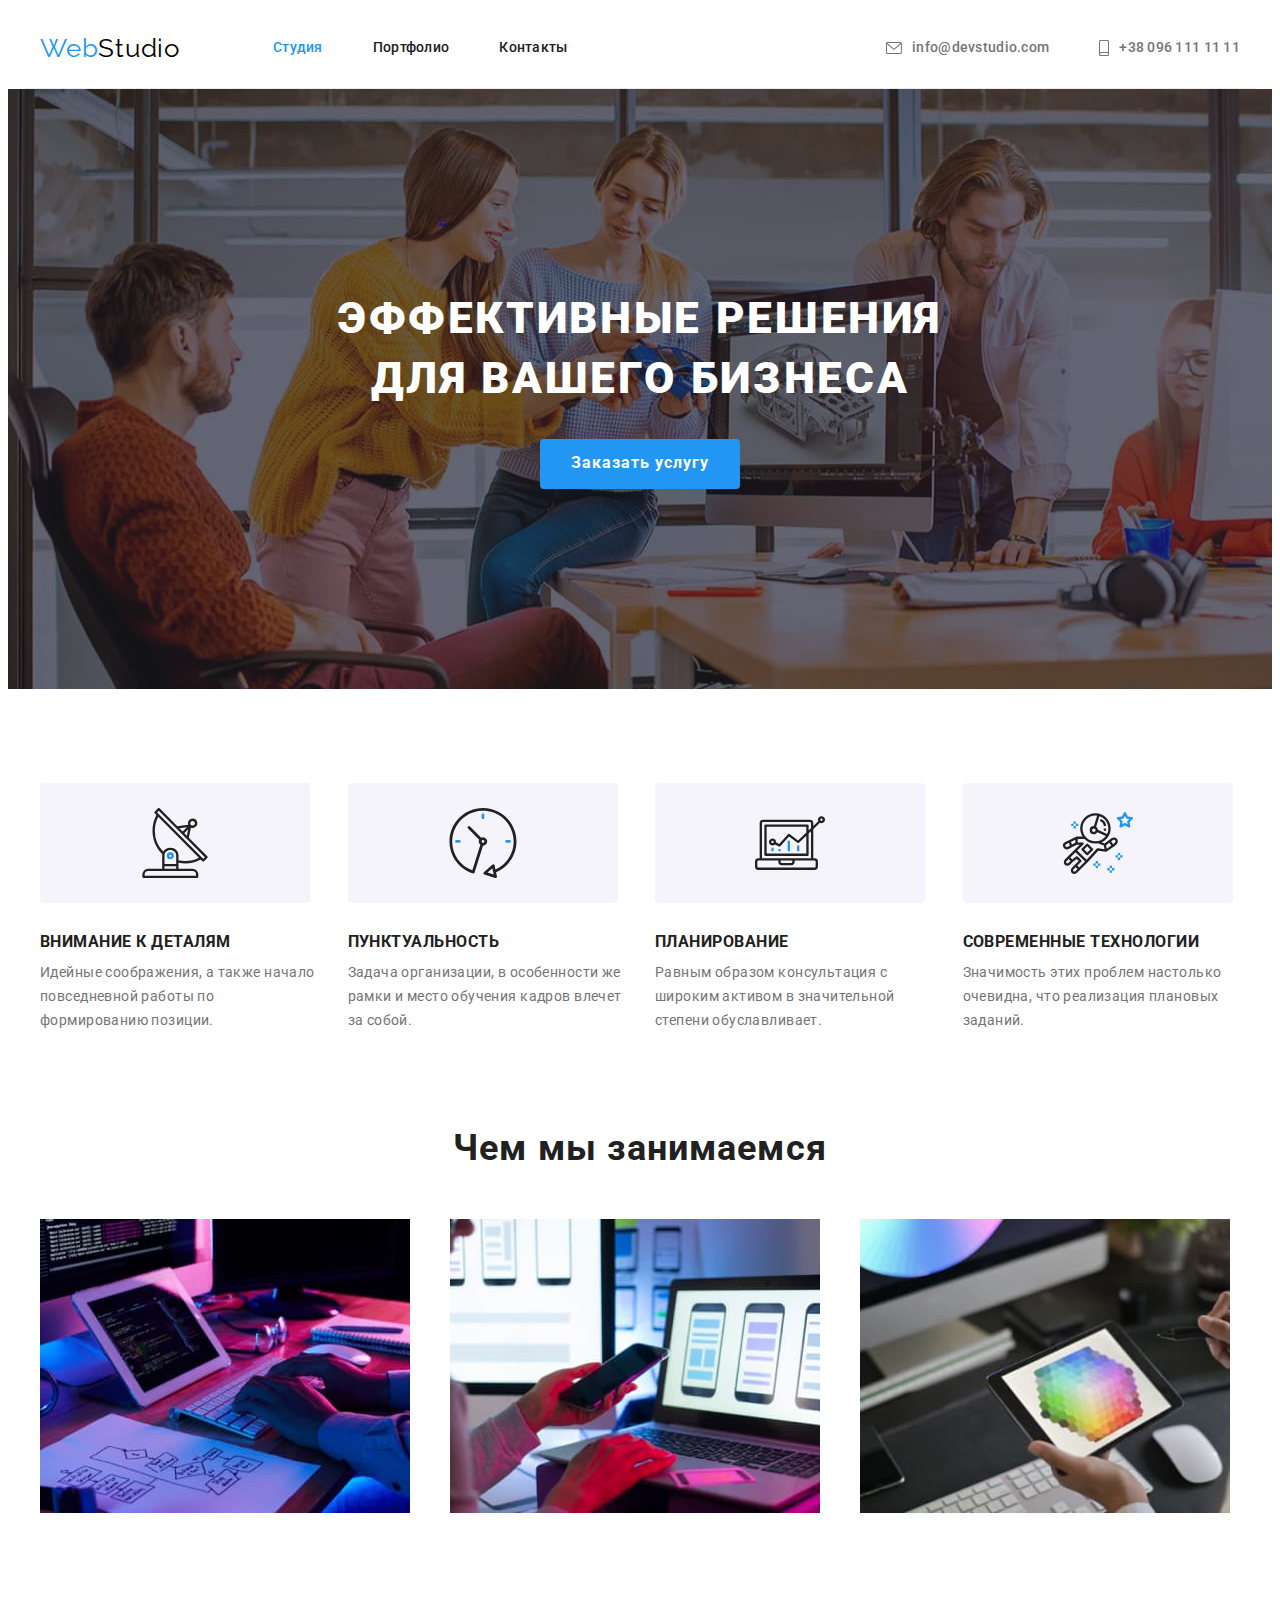
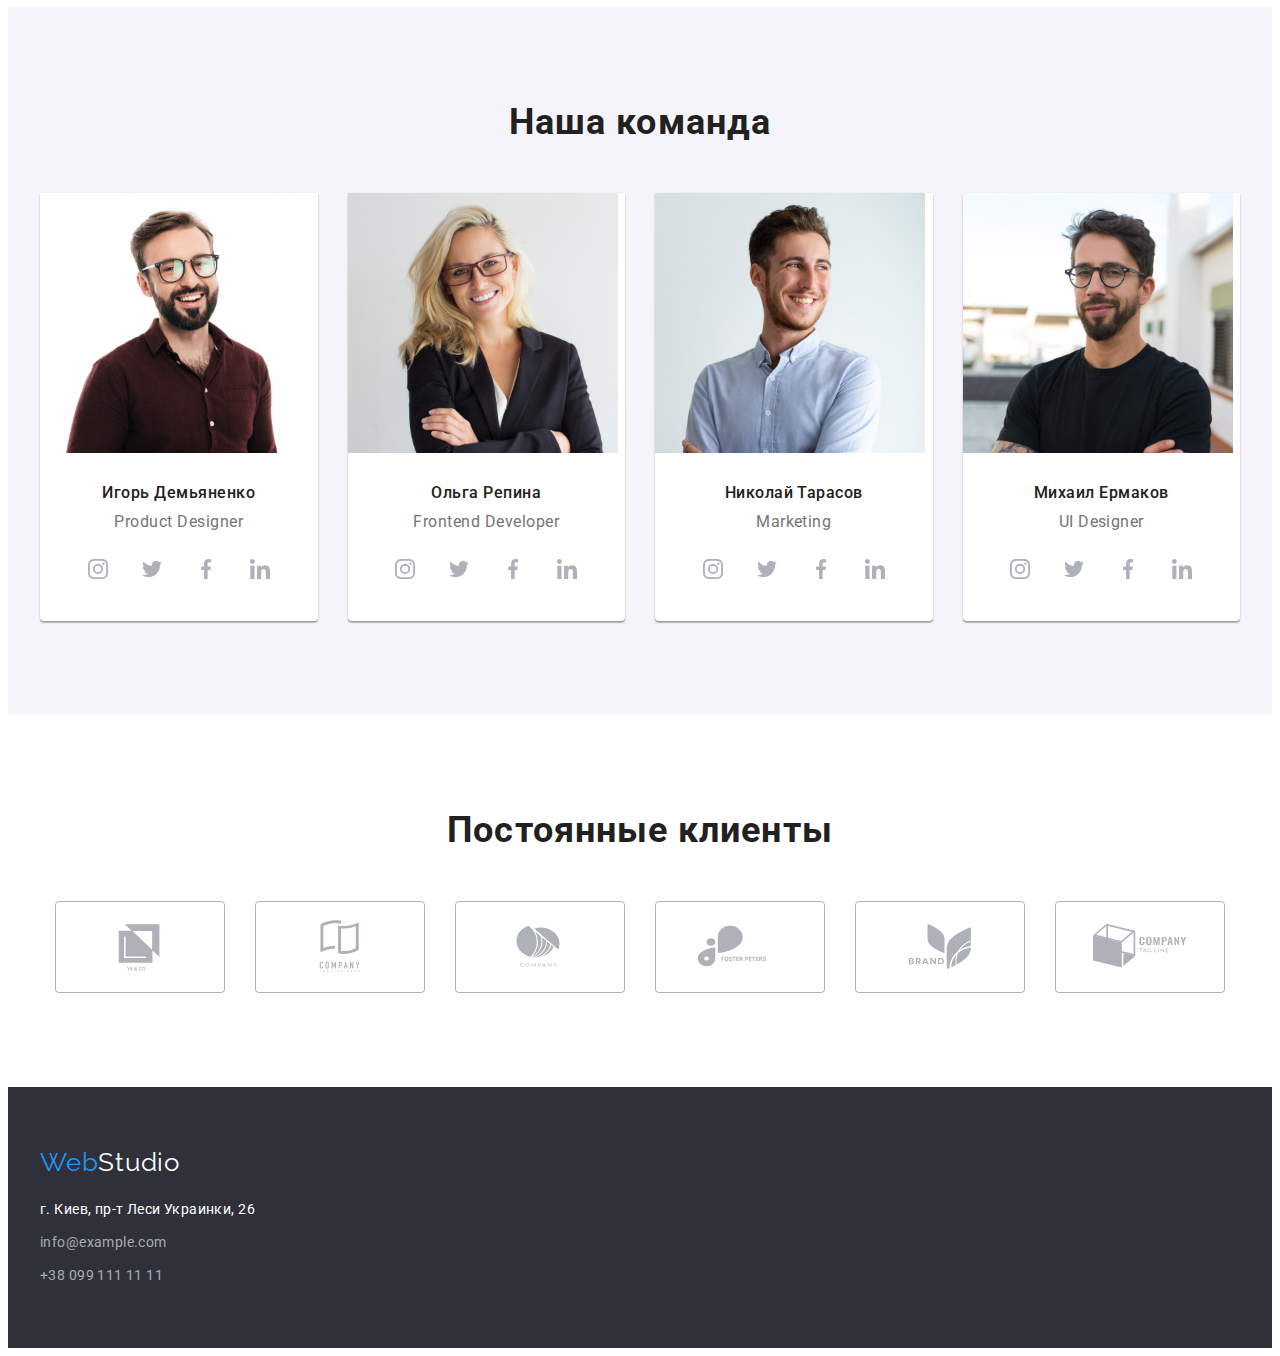
==== commit c2c2c07d: "добавляет иконки в хедер" ====
--- a/index.html
+++ b/index.html
@@ -21,9 +21,8 @@
     <link rel="stylesheet" href="./css/styles.css" />
   </head>
   <body>
-
     <!-- -------------------Шапка сайта------------------- -->
-        
+
     <header class="header">
       <div class="container header-nav">
         <nav class="site-nav">
@@ -41,11 +40,23 @@
 
         <!------------------- Контакты -------------------->
 
-          <ul class="contact list">
-          <li class="contact-item">
-            <a href="mailto:info@devstudio.com" class="contact-link link">info@devstudio.com</a>
-          </li class="contact-item">
-          <li><a href="tel:+380961111111" class="contact-link link">+38 096 111 11 11</a></li>
+        <ul class="contact list">
+          <li class="contact-item contact-item-icon">
+            <a href="mailto:info@devstudio.com" class="contact-link link"
+              ><svg class="icon" width="16" height="12">
+                <use href="./images/icons.svg#envelope"></use>
+              </svg>
+              info@devstudio.com</a
+            >
+          </li>
+
+          <li class="contact-item contact-item-icon">
+            <a href="tel:+380961111111" class="contact-link link">
+              <svg class="icon" width="10" height="16">
+                <use href="./images/icons.svg#smartphone"></use></svg
+              >+38 096 111 11 11
+            </a>
+          </li>
         </ul>
       </div>
     </header>
@@ -54,29 +65,24 @@
 
     <main>
       <section class="hero">
-        
-          <h1 class="hero-title">
-            Эффективные решения для вашего бизнеса
-          </h1>
-
-          <button type="button" class="button">Заказать услугу</button>
-        
+        <h1 class="hero-title">Эффективные решения для вашего бизнеса</h1>
+
+        <button type="button" class="button">Заказать услугу</button>
       </section>
 
       <!------------------Преимущества--------------------->
-      
+
       <section class="features">
         <div class="container">
           <h2 class="visually-hidden">Преимущества</h2>
 
           <ul class="features-list list">
-
             <li class="features-list-item">
-                <div class="features-icon">
-                    <svg width="70px" height="70px">
-                        <use href="./images/icons.svg#antenna"></use>
-                    </svg>
-                </div>
+              <div class="features-icon">
+                <svg width="70px" height="70px">
+                  <use href="./images/icons.svg#antenna"></use>
+                </svg>
+              </div>
               <h3 class="features-title">Внимание к деталям</h3>
               <p class="features-text">
                 Идейные соображения, а также начало повседневной работы по формированию позиции.
@@ -85,10 +91,10 @@
 
             <li class="features-list-item">
               <div class="features-icon">
-                    <svg width="70px" height="70px">
-                        <use href="./images/icons.svg#clock"></use>
-                    </svg>
-                </div>
+                <svg width="70px" height="70px">
+                  <use href="./images/icons.svg#clock"></use>
+                </svg>
+              </div>
               <h3 class="features-title">Пунктуальность</h3>
               <p class="features-text">
                 Задача организации, в особенности же рамки и место обучения кадров влечет за собой.
@@ -96,10 +102,10 @@
             </li>
             <li class="features-list-item">
               <div class="features-icon">
-                    <svg width="70px" height="70px">
-                        <use href="./images/icons.svg#diagram"></use>
-                    </svg>
-                </div>
+                <svg width="70px" height="70px">
+                  <use href="./images/icons.svg#diagram"></use>
+                </svg>
+              </div>
               <h3 class="features-title">Планирование</h3>
               <p class="features-text">
                 Равным образом консультация с широким активом в значительной степени обуславливает.
@@ -107,10 +113,10 @@
             </li>
             <li class="features-list-item">
               <div class="features-icon">
-                    <svg width="70px" height="70px">
-                        <use href="./images/icons.svg#astronaut"></use>
-                    </svg>
-                </div>
+                <svg width="70px" height="70px">
+                  <use href="./images/icons.svg#astronaut"></use>
+                </svg>
+              </div>
               <h3 class="features-title">Современные технологии</h3>
               <p class="features-text">
                 Значимость этих проблем настолько очевидна, что реализация плановых заданий.
@@ -145,47 +151,45 @@
         <div class="container">
           <h2 class="section-staff-title">Наша команда</h2>
           <ul class="section-staff-list list">
-            
             <li class="staff-list-item">
               <img src="./images/teams-img-1.jpg" alt="Сотрудник Игорь Демьяненко" width="270" />
-                  <div class="staff-box">
-                    <h3 class="staff-title">Игорь Демьяненко</h3>
-                    <p lang="en" class="staff-text">Product Designer</p>
-
-                    <ul class="staff-soc-list list">
-                      <li class="staff-soc-item">
-                        <a href="" class="staff-soc-link">
-                          <svg class="staff-soc-icon" width="20" height="20">
-                            <use href="./images/icons.svg#instagram"></use>
-                          </svg>
-                        </a>
-                      </li>
-                      <li class="staff-soc-item">
-                        <a href="" class="staff-soc-link">
-                           <svg class="staff-soc-icon" width="20" height="20">
-                            <use href="./images/icons.svg#twitter"></use>
-                          </svg>
-                        </a>
-                      </li>
-                      <li class="staff-soc-item">
-                        <a href="" class="staff-soc-link">
-                           <svg class="staff-soc-icon" width="20" height="20">
-                            <use href="./images/icons.svg#facebook"></use>
-                          </svg>
-                        </a>
-                      </li>
-                      <li class="staff-soc-item">
-                        <a href="" class="staff-soc-link">
-                          <svg class="staff-soc-icon" width="20" height="20">
-                            <use href="./images/icons.svg#linkedin"></use>
-                          </svg>
-                        </a>
-                      </li>
-                    </ul>
-                 </div>
-                 
-            </li>
-           
+              <div class="staff-box">
+                <h3 class="staff-title">Игорь Демьяненко</h3>
+                <p lang="en" class="staff-text">Product Designer</p>
+
+                <ul class="staff-soc-list list">
+                  <li class="staff-soc-item">
+                    <a href="" class="staff-soc-link">
+                      <svg class="staff-soc-icon" width="20" height="20">
+                        <use href="./images/icons.svg#instagram"></use>
+                      </svg>
+                    </a>
+                  </li>
+                  <li class="staff-soc-item">
+                    <a href="" class="staff-soc-link">
+                      <svg class="staff-soc-icon" width="20" height="20">
+                        <use href="./images/icons.svg#twitter"></use>
+                      </svg>
+                    </a>
+                  </li>
+                  <li class="staff-soc-item">
+                    <a href="" class="staff-soc-link">
+                      <svg class="staff-soc-icon" width="20" height="20">
+                        <use href="./images/icons.svg#facebook"></use>
+                      </svg>
+                    </a>
+                  </li>
+                  <li class="staff-soc-item">
+                    <a href="" class="staff-soc-link">
+                      <svg class="staff-soc-icon" width="20" height="20">
+                        <use href="./images/icons.svg#linkedin"></use>
+                      </svg>
+                    </a>
+                  </li>
+                </ul>
+              </div>
+            </li>
+
             <li class="staff-list-item">
               <img src="./images/teams-img-2.jpg" alt="Сотрудник Ольга Репина" width="270" />
               <div class="staff-box">
@@ -201,14 +205,14 @@
                   </li>
                   <li class="staff-soc-item">
                     <a href="" class="staff-soc-link">
-                        <svg class="staff-soc-icon" width="20" height="20">
+                      <svg class="staff-soc-icon" width="20" height="20">
                         <use href="./images/icons.svg#twitter"></use>
                       </svg>
                     </a>
                   </li>
                   <li class="staff-soc-item">
                     <a href="" class="staff-soc-link">
-                        <svg class="staff-soc-icon" width="20" height="20">
+                      <svg class="staff-soc-icon" width="20" height="20">
                         <use href="./images/icons.svg#facebook"></use>
                       </svg>
                     </a>
@@ -223,51 +227,51 @@
                 </ul>
               </div>
             </li>
-            
+
             <li class="staff-list-item">
               <img src="./images/teams-img-3.jpg" alt="Сотрудник Николай Тарасов" width="270" />
               <div class="staff-box">
-              <h3 class="staff-title">Николай Тарасов</h3>
-              <p lang="en" class="staff-text">Marketing</p>
-              <ul class="staff-soc-list list">
-                <li class="staff-soc-item">
-                  <a href="" class="staff-soc-link">
-                    <svg class="staff-soc-icon" width="20" height="20">
-                      <use href="./images/icons.svg#instagram"></use>
-                    </svg>
-                  </a>
-                </li>
-                <li class="staff-soc-item">
-                  <a href="" class="staff-soc-link">
-                      <svg class="staff-soc-icon" width="20" height="20">
-                      <use href="./images/icons.svg#twitter"></use>
-                    </svg>
-                  </a>
-                </li>
-                <li class="staff-soc-item">
-                  <a href="" class="staff-soc-link">
-                      <svg class="staff-soc-icon" width="20" height="20">
-                      <use href="./images/icons.svg#facebook"></use>
-                    </svg>
-                  </a>
-                </li>
-                <li class="staff-soc-item">
-                  <a href="" class="staff-soc-link">
-                    <svg class="staff-soc-icon" width="20" height="20">
-                      <use href="./images/icons.svg#linkedin"></use>
-                    </svg>
-                  </a>
-                </li>
-              </ul>
-            </div>
-            </li>
-            
+                <h3 class="staff-title">Николай Тарасов</h3>
+                <p lang="en" class="staff-text">Marketing</p>
+                <ul class="staff-soc-list list">
+                  <li class="staff-soc-item">
+                    <a href="" class="staff-soc-link">
+                      <svg class="staff-soc-icon" width="20" height="20">
+                        <use href="./images/icons.svg#instagram"></use>
+                      </svg>
+                    </a>
+                  </li>
+                  <li class="staff-soc-item">
+                    <a href="" class="staff-soc-link">
+                      <svg class="staff-soc-icon" width="20" height="20">
+                        <use href="./images/icons.svg#twitter"></use>
+                      </svg>
+                    </a>
+                  </li>
+                  <li class="staff-soc-item">
+                    <a href="" class="staff-soc-link">
+                      <svg class="staff-soc-icon" width="20" height="20">
+                        <use href="./images/icons.svg#facebook"></use>
+                      </svg>
+                    </a>
+                  </li>
+                  <li class="staff-soc-item">
+                    <a href="" class="staff-soc-link">
+                      <svg class="staff-soc-icon" width="20" height="20">
+                        <use href="./images/icons.svg#linkedin"></use>
+                      </svg>
+                    </a>
+                  </li>
+                </ul>
+              </div>
+            </li>
+
             <li class="staff-list-item">
               <img src="./images/teams-img-4.jpg" alt="Сотрудник Михаил Ермаков" width="270" />
-               <div class="staff-box">
-              <h3 class="staff-title">Михаил Ермаков</h3>
-              <p lang="en" class="staff-text">UI Designer</p>
-              <ul class="staff-soc-list list">
+              <div class="staff-box">
+                <h3 class="staff-title">Михаил Ермаков</h3>
+                <p lang="en" class="staff-text">UI Designer</p>
+                <ul class="staff-soc-list list">
                   <li class="staff-soc-item">
                     <a href="" class="staff-soc-link">
                       <svg class="staff-soc-icon" width="20" height="20">
@@ -277,14 +281,14 @@
                   </li>
                   <li class="staff-soc-item">
                     <a href="" class="staff-soc-link">
-                        <svg class="staff-soc-icon" width="20" height="20">
+                      <svg class="staff-soc-icon" width="20" height="20">
                         <use href="./images/icons.svg#twitter"></use>
                       </svg>
                     </a>
                   </li>
                   <li class="staff-soc-item">
                     <a href="" class="staff-soc-link">
-                        <svg class="staff-soc-icon" width="20" height="20">
+                      <svg class="staff-soc-icon" width="20" height="20">
                         <use href="./images/icons.svg#facebook"></use>
                       </svg>
                     </a>
@@ -308,61 +312,62 @@
       <section class="section-clients">
         <div class="container">
           <h2 class="section-staff-title">Постоянные клиенты</h2>
-            <ul class="clients-list list">
-              <li class="clients-item"><a href="" class="clients-link">
+          <ul class="clients-list list">
+            <li class="clients-item">
+              <a href="" class="clients-link">
                 <svg class="clients-icon" width="106" height="60">
                   <use href="./images/icons.svg#client-1"></use>
                 </svg>
               </a>
             </li>
-            <li class="clients-item"><a href="" class="clients-link">
-              <svg class="clients-icon" width="106" height="60">
+            <li class="clients-item">
+              <a href="" class="clients-link">
+                <svg class="clients-icon" width="106" height="60">
                   <use href="./images/icons.svg#client-2"></use>
                 </svg>
               </a>
             </li>
-            <li class="clients-item"><a href="" class="clients-link">
+            <li class="clients-item">
+              <a href="" class="clients-link">
                 <svg class="clients-icon" width="106" height="60">
                   <use href="./images/icons.svg#client-3"></use>
                 </svg>
               </a>
             </li>
-            <li class="clients-item"><a href="" class="clients-link">
+            <li class="clients-item">
+              <a href="" class="clients-link">
                 <svg class="clients-icon" width="106" height="60">
                   <use href="./images/icons.svg#client-4"></use>
                 </svg>
               </a>
             </li>
-            <li class="clients-item"><a href="" class="clients-link">
+            <li class="clients-item">
+              <a href="" class="clients-link">
                 <svg class="clients-icon" width="106" height="60">
                   <use href="./images/icons.svg#client-5"></use>
                 </svg>
               </a>
             </li>
-            <li class="clients-item"><a href="" class="clients-link">
-              <svg class="clients-icon" width="106" height="60">
+            <li class="clients-item">
+              <a href="" class="clients-link">
+                <svg class="clients-icon" width="106" height="60">
                   <use href="./images/icons.svg#client-6"></use>
                 </svg>
               </a>
             </li>
           </ul>
-
         </div>
       </section>
-
-
     </main>
 
     <!------------------ Подвал ------------------->
 
     <footer class="footer">
       <div class="container">
-        
         <a class="footer-logo link" href="/">Web<span class="logo-white">Studio</span></a>
-        
+
         <address>
           <ul class="footer-list list">
-            
             <li>
               <a
                 class="footer-adress link"
@@ -372,7 +377,7 @@
                 >г. Киев, пр-т Леси Украинки, 26
               </a>
             </li>
-            
+
             <li>
               <a class="footer-contact link" href="mailto:info@example.com">info@example.com</a>
             </li>
--- a/css/styles.css
+++ b/css/styles.css
@@ -132,7 +132,8 @@
 }
 
 .contact-link {
-  display: block;
+  display: inline-flex;
+  align-items: center;
   padding-top: 32px;
   padding-bottom: 32px;
   font-weight: 500;
@@ -153,6 +154,16 @@
 
 .current {
   color: var(--accent-color);
+}
+
+.icon {
+  margin-right: 10px;
+  fill: var(--main-text-color);
+}
+
+.contact-item-icon:hover .icon,
+.contact-item-icone:focus .icon {
+  fill: var(--accent-color);
 }
 
 /* --------------------Hero---------------------- */
@@ -407,11 +418,13 @@
   fill: #afb1b8;
 }
 
-.clients-link:hover {
+.clients-link:hover,
+.clients-link:focus {
   border: 1px solid var(--accent-color);
 }
 
-.clients-link:hover .clients-icon {
+.clients-link:hover .clients-icon,
+.clients-link:focus .clients-icon {
   fill: var(--accent-color);
 }
 
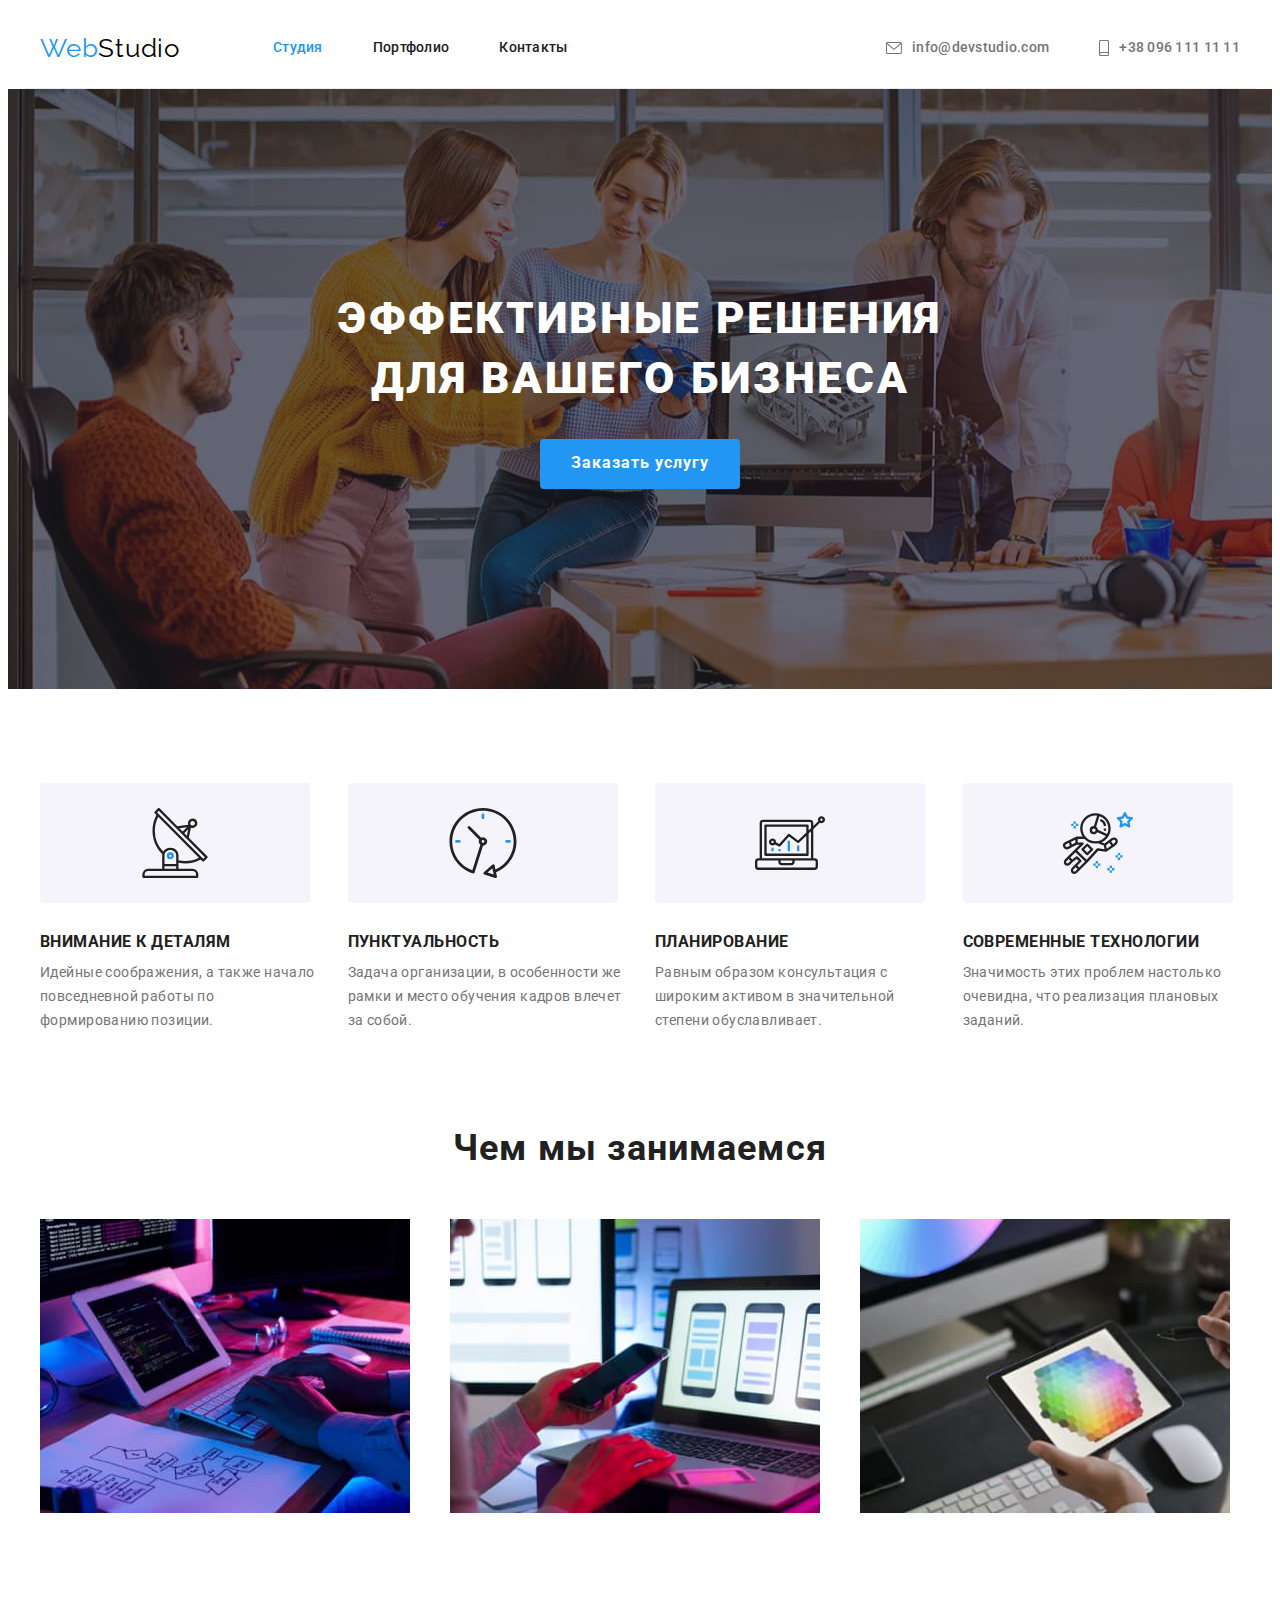
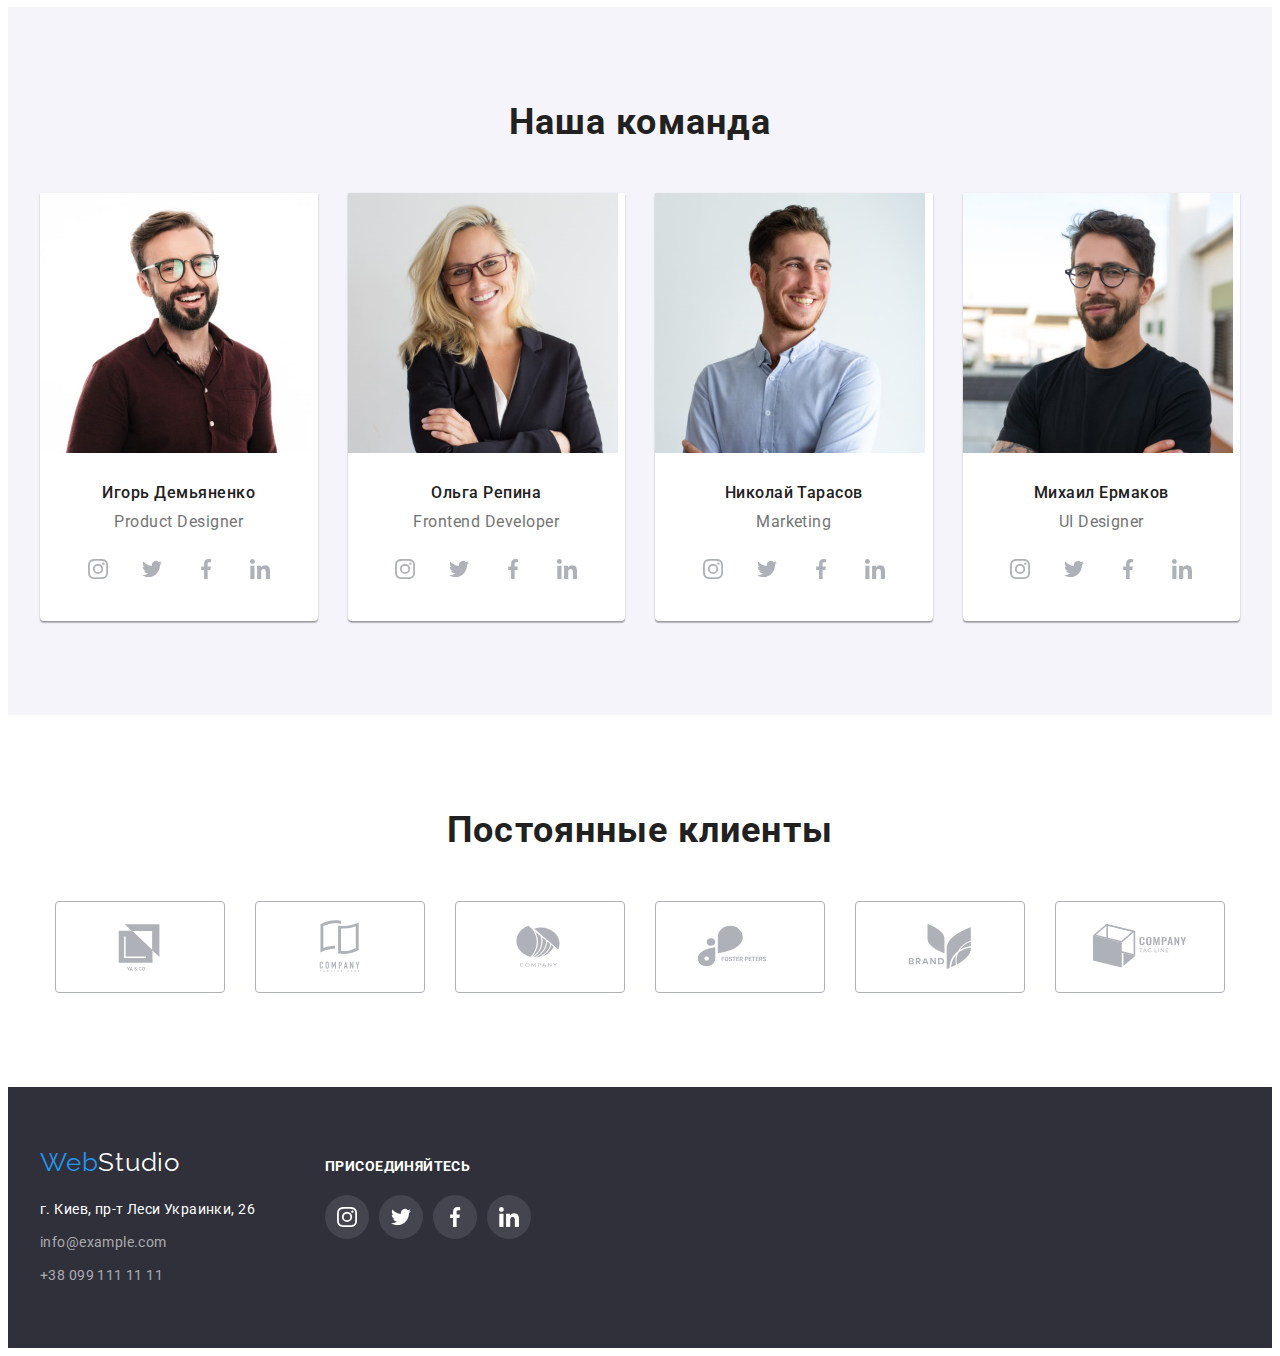
==== commit c26a7816: "добавляет иконки в футер" ====
--- a/index.html
+++ b/index.html
@@ -38,7 +38,7 @@
           </ul>
         </nav>
 
-        <!------------------- Контакты -------------------->
+        <!-------------- Контакты -------------------->
 
         <ul class="contact list">
           <li class="contact-item contact-item-icon">
@@ -363,27 +363,66 @@
     <!------------------ Подвал ------------------->
 
     <footer class="footer">
-      <div class="container">
-        <a class="footer-logo link" href="/">Web<span class="logo-white">Studio</span></a>
-
-        <address>
-          <ul class="footer-list list">
-            <li>
-              <a
-                class="footer-adress link"
-                href="https://goo.gl/maps/odqGkaNQesEu1EWT8"
-                target="_blank"
-                rel="noopener noreferrer nofollow"
-                >г. Киев, пр-т Леси Украинки, 26
-              </a>
-            </li>
-
-            <li>
-              <a class="footer-contact link" href="mailto:info@example.com">info@example.com</a>
-            </li>
-            <li><a class="footer-contact link" href="tel:+380991111111">+38 099 111 11 11</a></li>
-          </ul>
-        </address>
+      <div class="container footer-cont">
+        <div class="fotter-adr">
+          <a class="footer-logo link" href="/">Web<span class="logo-white">Studio</span></a>
+
+          <address>
+            <ul class="footer-list list">
+              <li>
+                <a
+                  class="footer-adress link"
+                  href="https://goo.gl/maps/odqGkaNQesEu1EWT8"
+                  target="_blank"
+                  rel="noopener noreferrer nofollow"
+                  >г. Киев, пр-т Леси Украинки, 26
+                </a>
+              </li>
+
+              <li>
+                <a class="footer-contact link" href="mailto:info@example.com">info@example.com</a>
+              </li>
+              <li><a class="footer-contact link" href="tel:+380991111111">+38 099 111 11 11</a></li>
+            </ul>
+          </address>
+        </div>
+
+        <div class="footer-social">
+          <h3 class="footer-soc-title">присоединяйтесь</h3>
+          <ul class="footer-soc-list list">
+            <li class="footer-soc-item">
+              <a class="footer-soc-link" href="">
+                <svg class="footer-soc-icon" width="20px" height="20px">
+                  <use href="./images/icons.svg#instagram"></use>
+                </svg>
+              </a>
+            </li>
+
+            <li class="footer-soc-item">
+              <a class="footer-soc-link" href="">
+                <svg class="footer-soc-icon" width="20px" height="20px">
+                  <use href="./images/icons.svg#twitter"></use>
+                </svg>
+              </a>
+            </li>
+
+            <li class="footer-soc-item">
+              <a class="footer-soc-link" href="">
+                <svg class="footer-soc-icon" width="20px" height="20px">
+                  <use href="./images/icons.svg#facebook"></use>
+                </svg>
+              </a>
+            </li>
+
+            <li class="footer-soc-item">
+              <a class="footer-soc-link" href="">
+                <svg class="footer-soc-icon" width="20px" height="20px">
+                  <use href="./images/icons.svg#linkedin"></use>
+                </svg>
+              </a>
+            </li>
+          </ul>
+        </div>
       </div>
     </footer>
   </body>
--- a/css/styles.css
+++ b/css/styles.css
@@ -436,6 +436,11 @@
   padding-bottom: 60px;
 }
 
+.container.footer-cont {
+  display: flex;
+  align-items: baseline;
+}
+
 .footer-logo {
   display: inline-block;
   margin-bottom: 20px;
@@ -467,6 +472,47 @@
 .footer-contact:hover,
 .footer-contact:focus {
   color: var(--accent-color);
+}
+
+.footer-social {
+  margin-left: 70px;
+}
+
+.footer-soc-title {
+  font-size: 14px;
+  line-height: 1.14;
+  letter-spacing: 0.03em;
+  text-transform: uppercase;
+  color: #ffffff;
+  margin-bottom: 20px;
+}
+
+.footer-soc-list {
+  display: flex;
+}
+
+.footer-soc-item + .footer-soc-item {
+  margin-left: 10px;
+}
+
+.footer-soc-link {
+  display: flex;
+  justify-content: center;
+  align-items: center;
+
+  width: 44px;
+  height: 44px;
+  background-color: rgba(255, 255, 255, 0.1);
+  border-radius: 50%;
+}
+
+.footer-soc-icon {
+  fill: var(--primary-white-color);
+}
+
+.footer-soc-link:hover,
+.footer-soc-link:focus {
+  background-color: var(--accent-color);
 }
 
 /*---------------------- Портфолио --------------------*/
